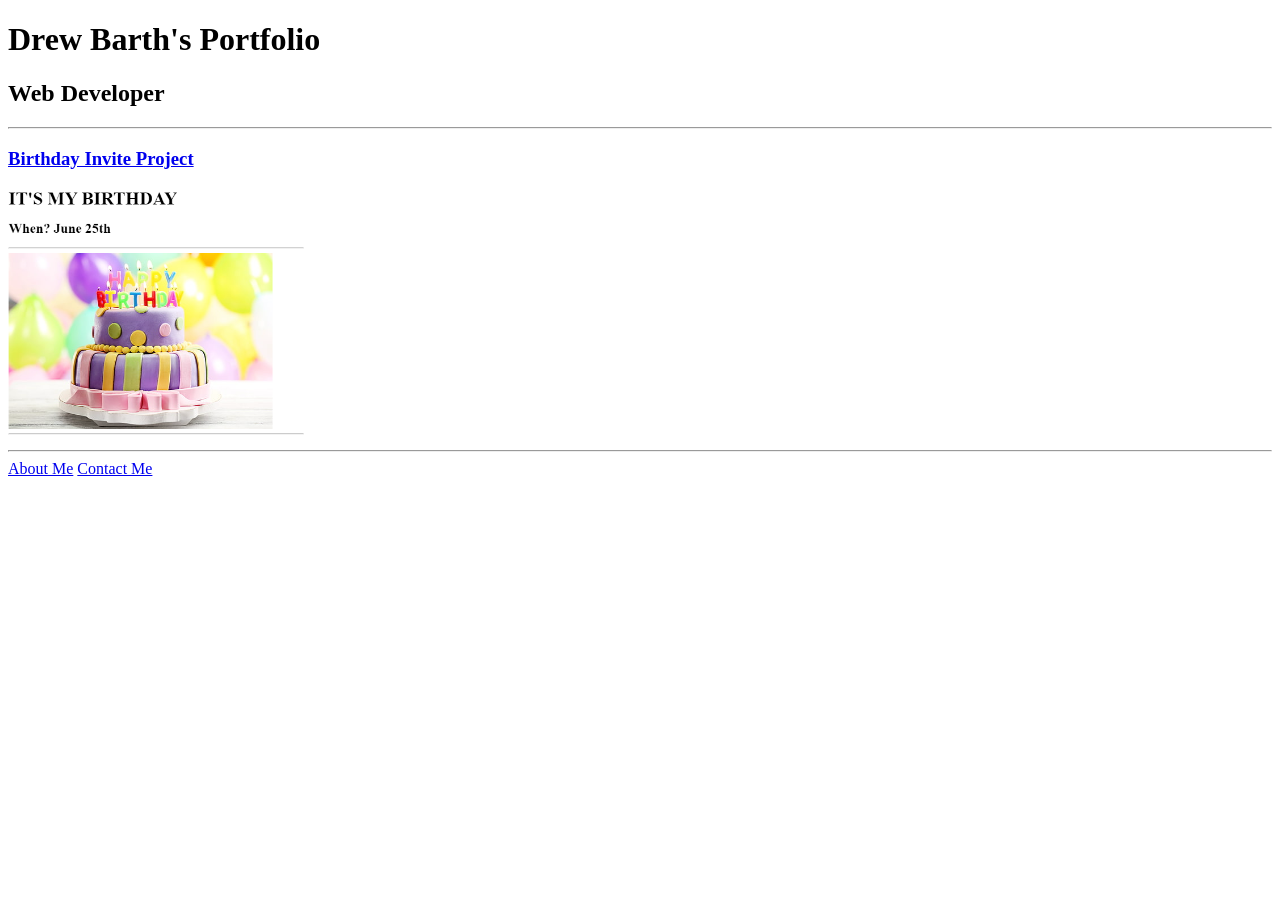
==== index.html @ b9b1a958 "Add files via upload" ====
<!DOCTYPE html>
<html lang="en">
<head>
    <meta charset="UTF-8">
    <meta name="viewport" content="width=device-width, initial-scale=1.0">
    <link rel="icon" type="image/png" href="./assets/images/favicon.png">
    <title>Drew's Portfolio</title>
</head>
<body>
    <h1>Drew Barth's Portfolio</h1>
        <h2>Web Developer</h2>
        <hr />
            <h3><a href="./public/birthday invite.html">Birthday Invite Project</a></h3>
            <a href="./public/birthday invite.html">    
            <img src="./assets/images/birthday-invite.png" alt="My birthday invite website"
            height="250"/>
            </a>
            <hr />
            <a href="./public/about.html">About Me</a>
            <a href="./public/contact.html">Contact Me</a>
</body>
</html>
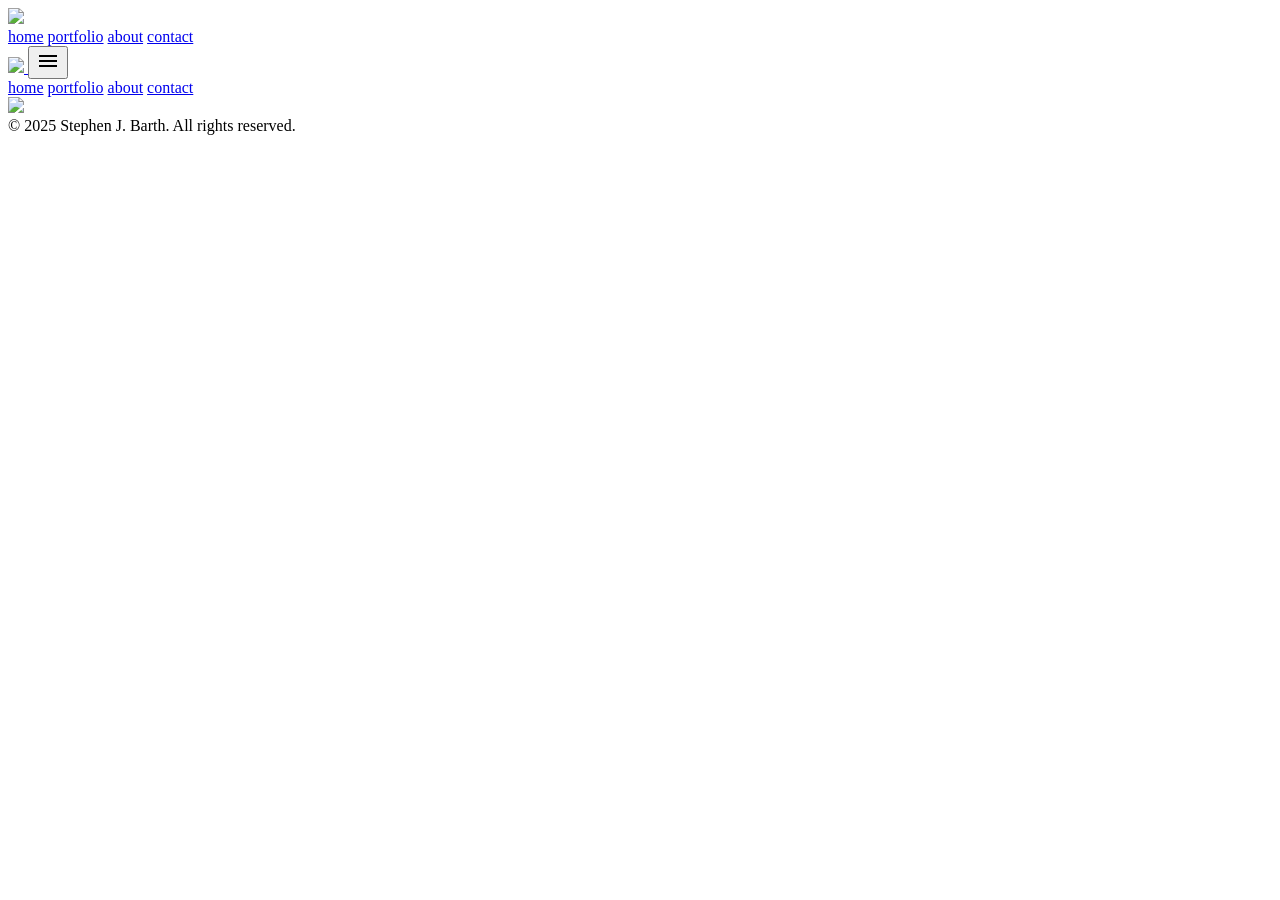
==== commit 1f05e8f6: "Add files via upload" ====
--- a/index.html
+++ b/index.html
@@ -1,22 +1,44 @@
-<!DOCTYPE html>
-<html lang="en">
-<head>
-    <meta charset="UTF-8">
-    <meta name="viewport" content="width=device-width, initial-scale=1.0">
-    <link rel="icon" type="image/png" href="./assets/images/favicon.png">
-    <title>Drew's Portfolio</title>
-</head>
-<body>
-    <h1>Drew Barth's Portfolio</h1>
-        <h2>Web Developer</h2>
-        <hr />
-            <h3><a href="./public/birthday invite.html">Birthday Invite Project</a></h3>
-            <a href="./public/birthday invite.html">    
-            <img src="./assets/images/birthday-invite.png" alt="My birthday invite website"
-            height="250"/>
-            </a>
-            <hr />
-            <a href="./public/about.html">About Me</a>
-            <a href="./public/contact.html">Contact Me</a>
-</body>
-</html>
+<!DOCTYPE html>
+<html lang="en">
+<head>
+    <meta charset="UTF-8">
+    <meta name="viewport" content="width=device-width, initial-scale=1.0">
+    <title>Stephen J. Barth Potography</title>
+    <link rel="icon" href="./assets/images/favicon.png">
+    <link rel="stylesheet" href="./index.css"/>
+    <link rel="stylesheet" href="./min_width_800.css"/>
+    <link rel="preconnect" href="https://fonts.googleapis.com">
+    <link rel="preconnect" href="https://fonts.gstatic.com" crossorigin>
+    <link href="https://fonts.googleapis.com/css2?family=Asap+Condensed:ital,wght@0,400;0,600;0,700;1,400&family=Libre+Baskerville&display=swap" rel="stylesheet">
+    <link rel="stylesheet" href="https://fonts.googleapis.com/css2?family=Material+Symbols+Outlined:opsz,wght,FILL,GRAD@48,400,0,0&icon_names=menu" />
+</head>
+<body>
+<nav class="navbar">
+    <a class="nav-links" href="./index.html">
+        <img src="./assets/images/SJB_Logo.png"/>
+    </a>
+    <div class="nav-links">
+        <a href="./index.html">home</a>
+        <a href="./portfolio.html">portfolio</a>
+        <a href="./about.html">about</a>
+        <a href="./contact.html">contact</a>
+    </div>
+</nav>
+<nav class="buttonbar">
+    <a class="button-links" href="./index.html">
+        <img src="./assets/images/SJB_Logo.png"/>
+    </a>
+    <button class="menu-button"><span class="material-symbols-outlined">menu</span></button>
+    <div class="dropdown-content">
+        <a href="./index.html">home</a>
+        <a href="./portfolio.html">portfolio</a>
+        <a href="./about.html">about</a>
+        <a href="./contact.html">contact</a>
+    </div>
+</nav>
+<main>
+<img class="img_responsive" src="./assets/images/SJB Signature.png"/>
+</main>    
+<footer>&copy 2025 Stephen J. Barth. All rights reserved.</footer>    
+</body>
+</html>
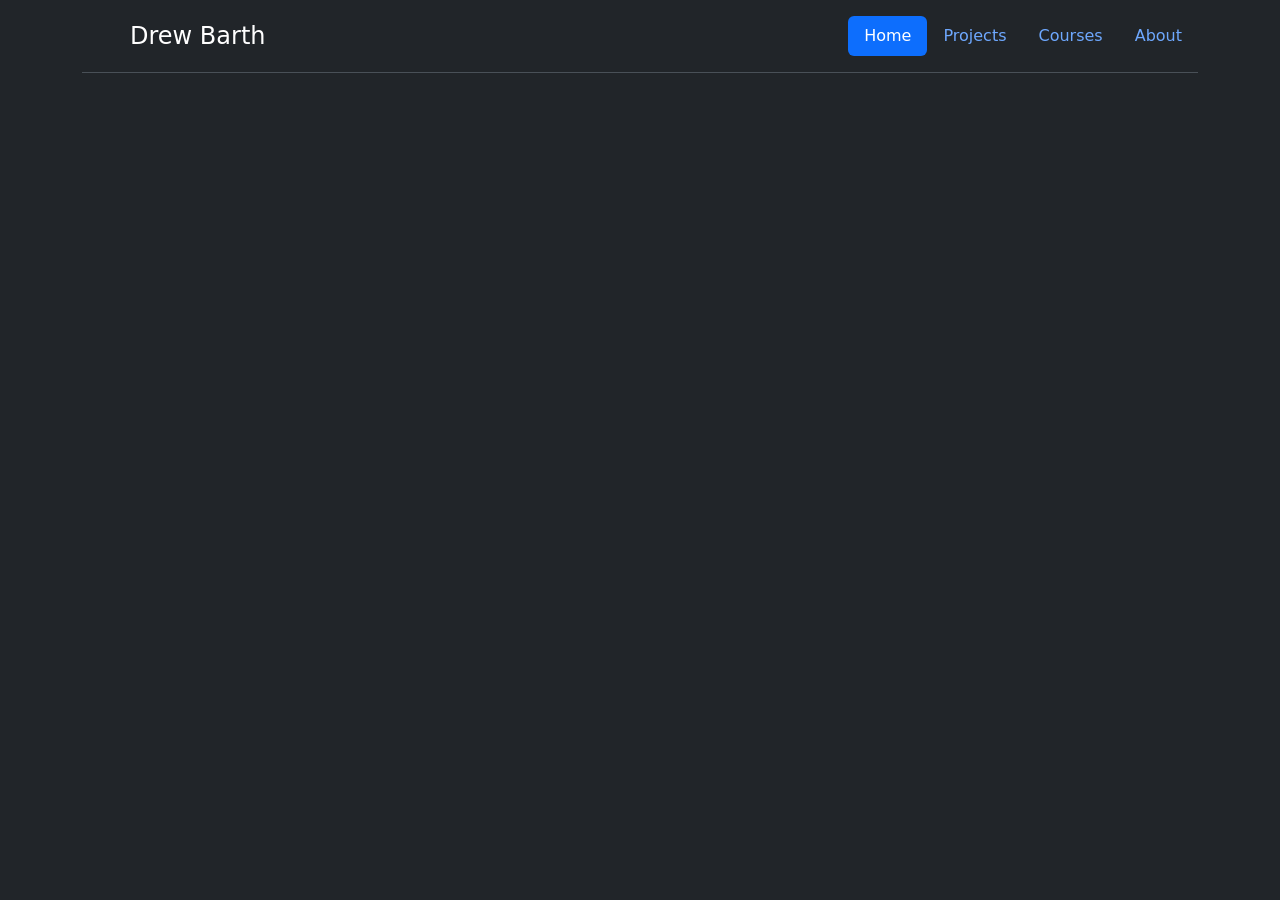
==== commit 1d7de06b: "Add files via upload" ====
--- a/index.html
+++ b/index.html
@@ -1,44 +1,43 @@
-<!DOCTYPE html>
-<html lang="en">
-<head>
-    <meta charset="UTF-8">
-    <meta name="viewport" content="width=device-width, initial-scale=1.0">
-    <title>Stephen J. Barth Potography</title>
-    <link rel="icon" href="./assets/images/favicon.png">
-    <link rel="stylesheet" href="./index.css"/>
-    <link rel="stylesheet" href="./min_width_800.css"/>
-    <link rel="preconnect" href="https://fonts.googleapis.com">
-    <link rel="preconnect" href="https://fonts.gstatic.com" crossorigin>
-    <link href="https://fonts.googleapis.com/css2?family=Asap+Condensed:ital,wght@0,400;0,600;0,700;1,400&family=Libre+Baskerville&display=swap" rel="stylesheet">
-    <link rel="stylesheet" href="https://fonts.googleapis.com/css2?family=Material+Symbols+Outlined:opsz,wght,FILL,GRAD@48,400,0,0&icon_names=menu" />
-</head>
-<body>
-<nav class="navbar">
-    <a class="nav-links" href="./index.html">
-        <img src="./assets/images/SJB_Logo.png"/>
-    </a>
-    <div class="nav-links">
-        <a href="./index.html">home</a>
-        <a href="./portfolio.html">portfolio</a>
-        <a href="./about.html">about</a>
-        <a href="./contact.html">contact</a>
-    </div>
-</nav>
-<nav class="buttonbar">
-    <a class="button-links" href="./index.html">
-        <img src="./assets/images/SJB_Logo.png"/>
-    </a>
-    <button class="menu-button"><span class="material-symbols-outlined">menu</span></button>
-    <div class="dropdown-content">
-        <a href="./index.html">home</a>
-        <a href="./portfolio.html">portfolio</a>
-        <a href="./about.html">about</a>
-        <a href="./contact.html">contact</a>
-    </div>
-</nav>
-<main>
-<img class="img_responsive" src="./assets/images/SJB Signature.png"/>
-</main>    
-<footer>&copy 2025 Stephen J. Barth. All rights reserved.</footer>    
-</body>
+<!DOCTYPE html>
+<html lang="en" data-bs-theme="dark">
+
+<head>
+  <meta charset="UTF-8">
+  <meta name="viewport" content="width=device-width, initial-scale=1.0">
+  <title>Drew Barth</title>
+  <link rel="icon" href="./assets/images/favicon.png">
+  <link href="https://cdn.jsdelivr.net/npm/bootstrap@5.3.0-alpha2/dist/css/bootstrap.min.css" rel="stylesheet"
+    integrity="sha384-aFq/bzH65dt+w6FI2ooMVUpc+21e0SRygnTpmBvdBgSdnuTN7QbdgL+OapgHtvPp" crossorigin="anonymous">
+  <style>
+    .feature-icon {
+    width: 4rem;
+    height: 4rem;
+    border-radius: .75rem;
+    }
+  </style>
+</head>
+
+<body>
+  <div class="container">
+    <header class="d-flex flex-wrap justify-content-center py-3 mb-4 border-bottom">
+      <a href="/" class="d-flex align-items-center mb-3 mb-md-0 me-md-auto link-body-emphasis text-decoration-none">
+        <svg class="bi me-2" width="40" height="32"><use xlink:href="#bootstrap"></use></svg>
+        <span class="fs-4">Drew Barth</span>
+      </a>
+
+      <ul class="nav nav-pills">
+        <li class="nav-item"><a href="#" class="nav-link active" aria-current="page">Home</a></li>
+        <li class="nav-item"><a href="#" class="nav-link">Projects</a></li>
+        <li class="nav-item"><a href="#" class="nav-link">Courses</a></li>
+        <li class="nav-item"><a href="#" class="nav-link">About</a></li>
+      </ul>
+    </header>
+  </div>
+
+  
+
+  <script src="https://cdn.jsdelivr.net/npm/bootstrap@5.3.3/dist/js/bootstrap.bundle.min.js"
+  integrity="sha384-YvpcrYf0tY3lHB60NNkmXc5s9fDVZLESaAA55NDzOxhy9GkcIdslK1eN7N6jIeHz" crossorigin="anonymous"></script>
+</body>
+
 </html>
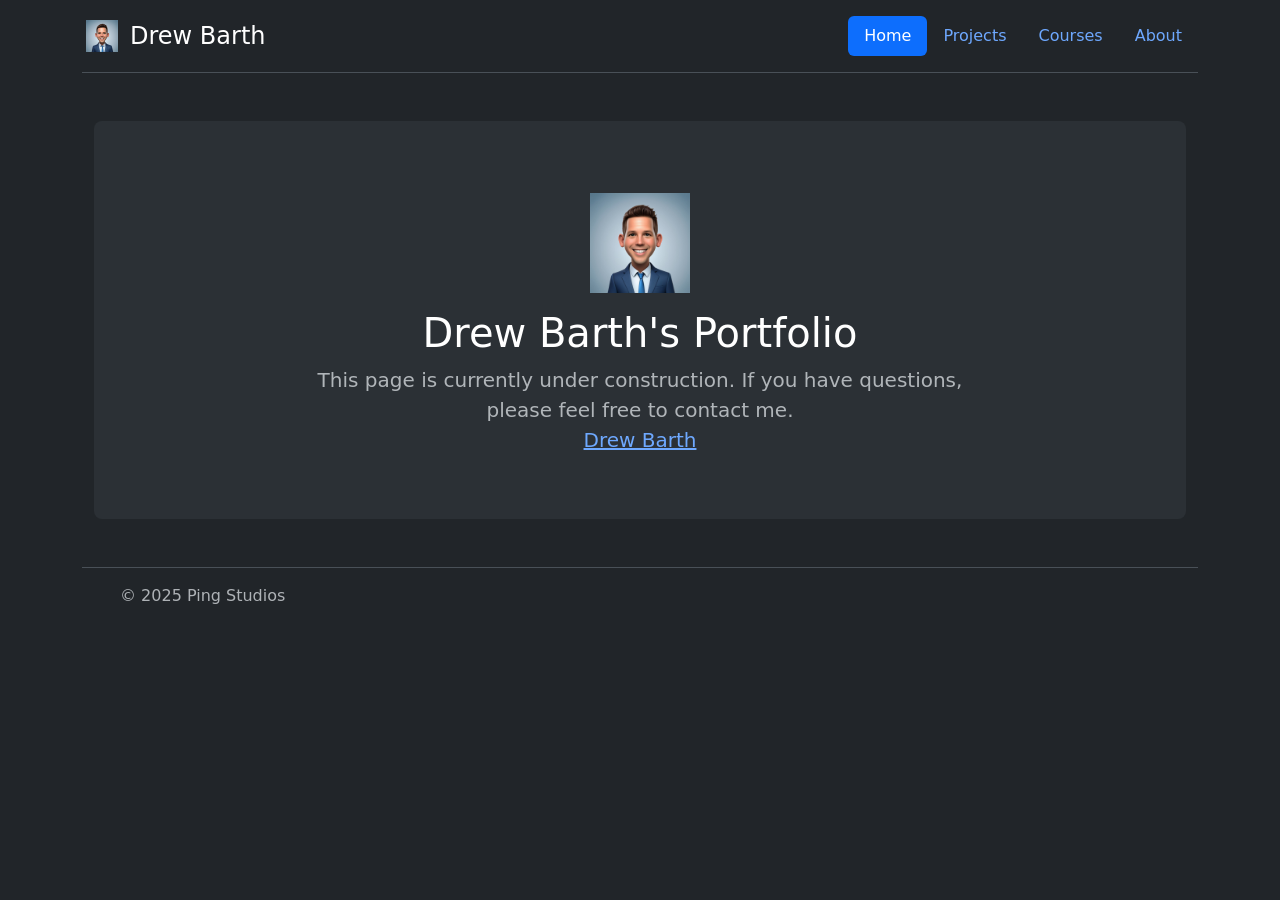
==== commit d5868766: "Add files via upload" ====
--- a/index.html
+++ b/index.html
@@ -9,11 +9,7 @@
   <link href="https://cdn.jsdelivr.net/npm/bootstrap@5.3.0-alpha2/dist/css/bootstrap.min.css" rel="stylesheet"
     integrity="sha384-aFq/bzH65dt+w6FI2ooMVUpc+21e0SRygnTpmBvdBgSdnuTN7QbdgL+OapgHtvPp" crossorigin="anonymous">
   <style>
-    .feature-icon {
-    width: 4rem;
-    height: 4rem;
-    border-radius: .75rem;
-    }
+
   </style>
 </head>
 
@@ -21,7 +17,7 @@
   <div class="container">
     <header class="d-flex flex-wrap justify-content-center py-3 mb-4 border-bottom">
       <a href="/" class="d-flex align-items-center mb-3 mb-md-0 me-md-auto link-body-emphasis text-decoration-none">
-        <svg class="bi me-2" width="40" height="32"><use xlink:href="#bootstrap"></use></svg>
+        <svg class="bi me-2" width="40" height="32"><image href="./assets/images/Drew_Avatar.png" width="40" height="32" /></svg>
         <span class="fs-4">Drew Barth</span>
       </a>
 
@@ -32,12 +28,42 @@
         <li class="nav-item"><a href="#" class="nav-link">About</a></li>
       </ul>
     </header>
+
+    <div class="container my-5">
+      <div class="p-5 text-center bg-body-tertiary rounded-3">
+        <svg class="bi mt-4 mb-3" style="color: var(--bs-indigo);" width="100" height="100" xmlns="http://www.w3.org/2000/svg" xmlns:xlink="http://www.w3.org/1999/xlink">
+          <image href="./assets/images/Drew_Avatar.png" width="100" height="100" />
+        </svg>
+        <h1 class="text-body-emphasis">Drew Barth's Portfolio</h1>
+        <p class="col-lg-8 mx-auto fs-5 text-muted">
+          This page is currently under construction. If you have questions, please feel free to contact me.<br>
+          <a href="mailto:dbarth817@gmail.com?subject=Website%20Inquiry&body=Hello%20Drew,%0A%0AI%20have%20a%20question%20about%20your%20website.">
+            Drew Barth</a>
+        </p>
+      </div>
+    </div>
   </div>
 
+  <div class="container">
+    <footer class="d-flex flex-wrap justify-content-between align-items-center py-3 my-4 border-top">
+      <div class="col-md-4 d-flex align-items-center">
+        <a href="/" class="mb-3 me-2 mb-md-0 text-body-secondary text-decoration-none lh-1">
+          <svg class="bi" width="30" height="24"><use xlink:href="#bootstrap"></use></svg>
+        </a>
+        <span class="mb-3 mb-md-0 text-body-secondary">© 2025 Ping Studios</span>
+      </div>
   
+      <ul class="nav col-md-4 justify-content-end list-unstyled d-flex">
+        <li class="ms-3"><a class="text-body-secondary" href="#"><svg class="bi" width="24" height="24"><use xlink:href="#twitter"></use></svg></a></li>
+        <li class="ms-3"><a class="text-body-secondary" href="#"><svg class="bi" width="24" height="24"><use xlink:href="#instagram"></use></svg></a></li>
+        <li class="ms-3"><a class="text-body-secondary" href="#"><svg class="bi" width="24" height="24"><use xlink:href="#facebook"></use></svg></a></li>
+      </ul>
+    </footer>
+  </div>
 
   <script src="https://cdn.jsdelivr.net/npm/bootstrap@5.3.3/dist/js/bootstrap.bundle.min.js"
-  integrity="sha384-YvpcrYf0tY3lHB60NNkmXc5s9fDVZLESaAA55NDzOxhy9GkcIdslK1eN7N6jIeHz" crossorigin="anonymous"></script>
+  integrity="sha384-YvpcrYf0tY3lHB60NNkmXc5s9fDVZLESaAA55NDzOxhy9GkcIdslK1eN7N6jIeHz" crossorigin="anonymous">
+  </script>
 </body>
 
 </html>
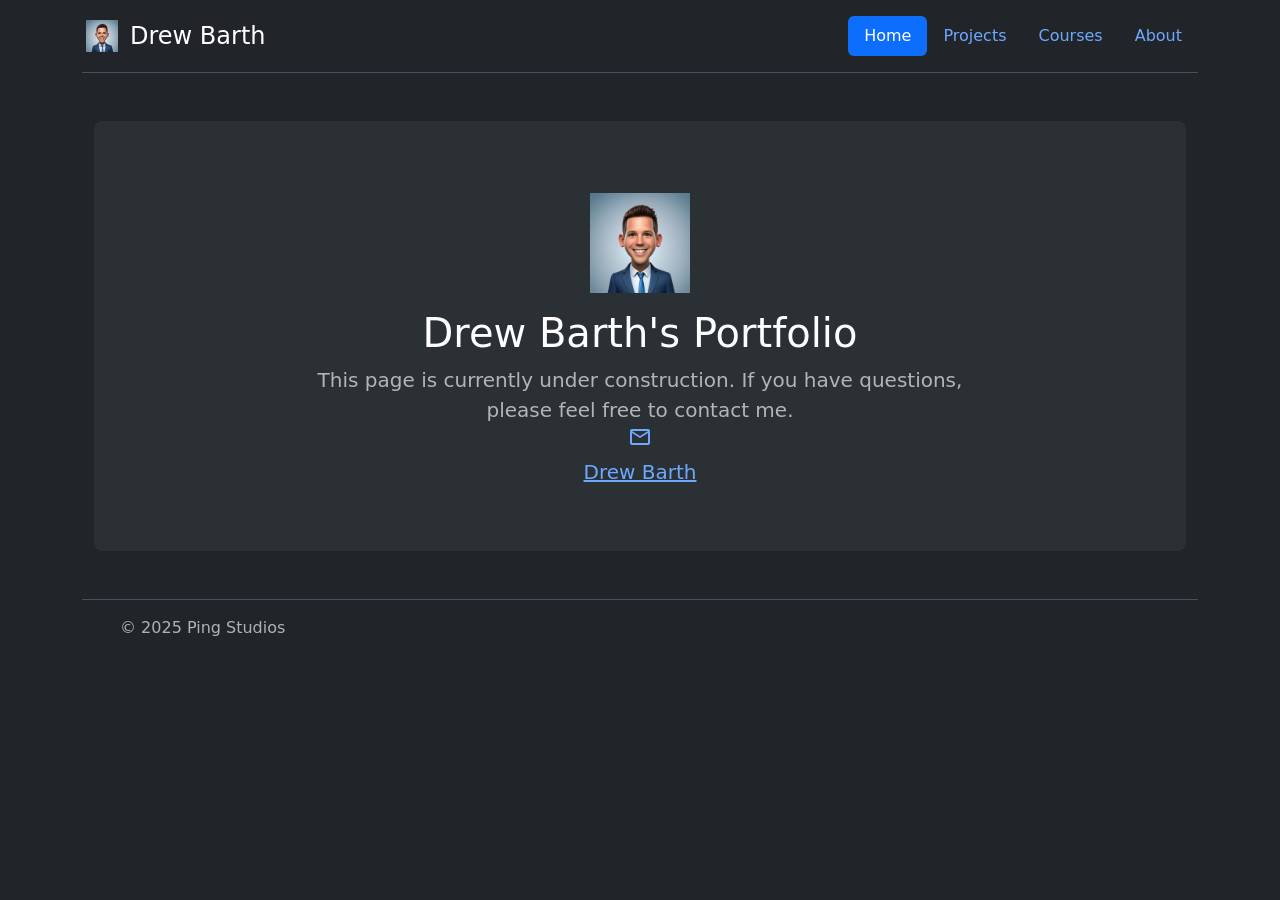
==== commit 4b4b321b: "Add files via upload" ====
--- a/index.html
+++ b/index.html
@@ -8,6 +8,9 @@
   <link rel="icon" href="./assets/images/favicon.png">
   <link href="https://cdn.jsdelivr.net/npm/bootstrap@5.3.0-alpha2/dist/css/bootstrap.min.css" rel="stylesheet"
     integrity="sha384-aFq/bzH65dt+w6FI2ooMVUpc+21e0SRygnTpmBvdBgSdnuTN7QbdgL+OapgHtvPp" crossorigin="anonymous">
+  <link rel="stylesheet"
+    href="https://fonts.googleapis.com/css2?family=Material+Symbols+Outlined:opsz,wght,FILL,GRAD@24,400,0,0&icon_names=mail" />
+  
   <style>
 
   </style>
@@ -38,7 +41,7 @@
         <p class="col-lg-8 mx-auto fs-5 text-muted">
           This page is currently under construction. If you have questions, please feel free to contact me.<br>
           <a href="mailto:dbarth817@gmail.com?subject=Website%20Inquiry&body=Hello%20Drew,%0A%0AI%20have%20a%20question%20about%20your%20website.">
-            Drew Barth</a>
+          <span class="material-symbols-outlined">mail</span><br>Drew Barth</a>
         </p>
       </div>
     </div>
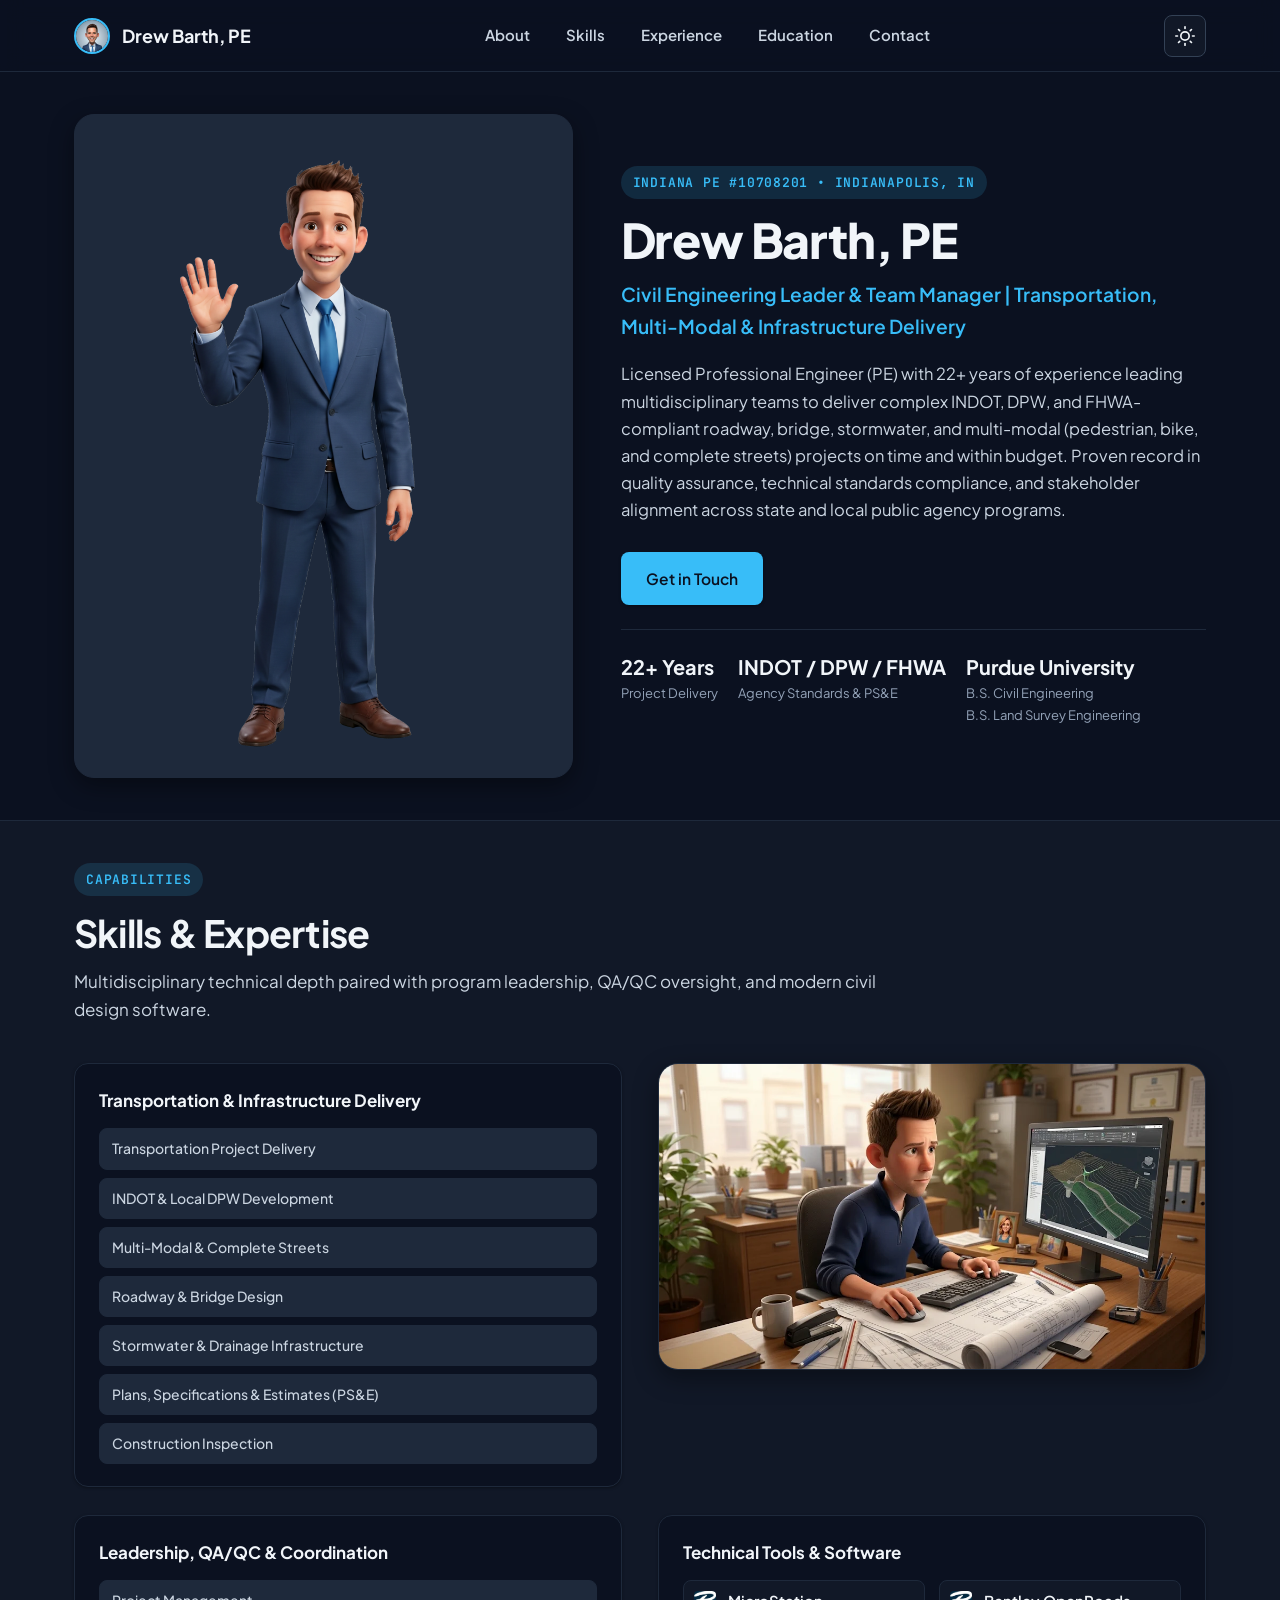
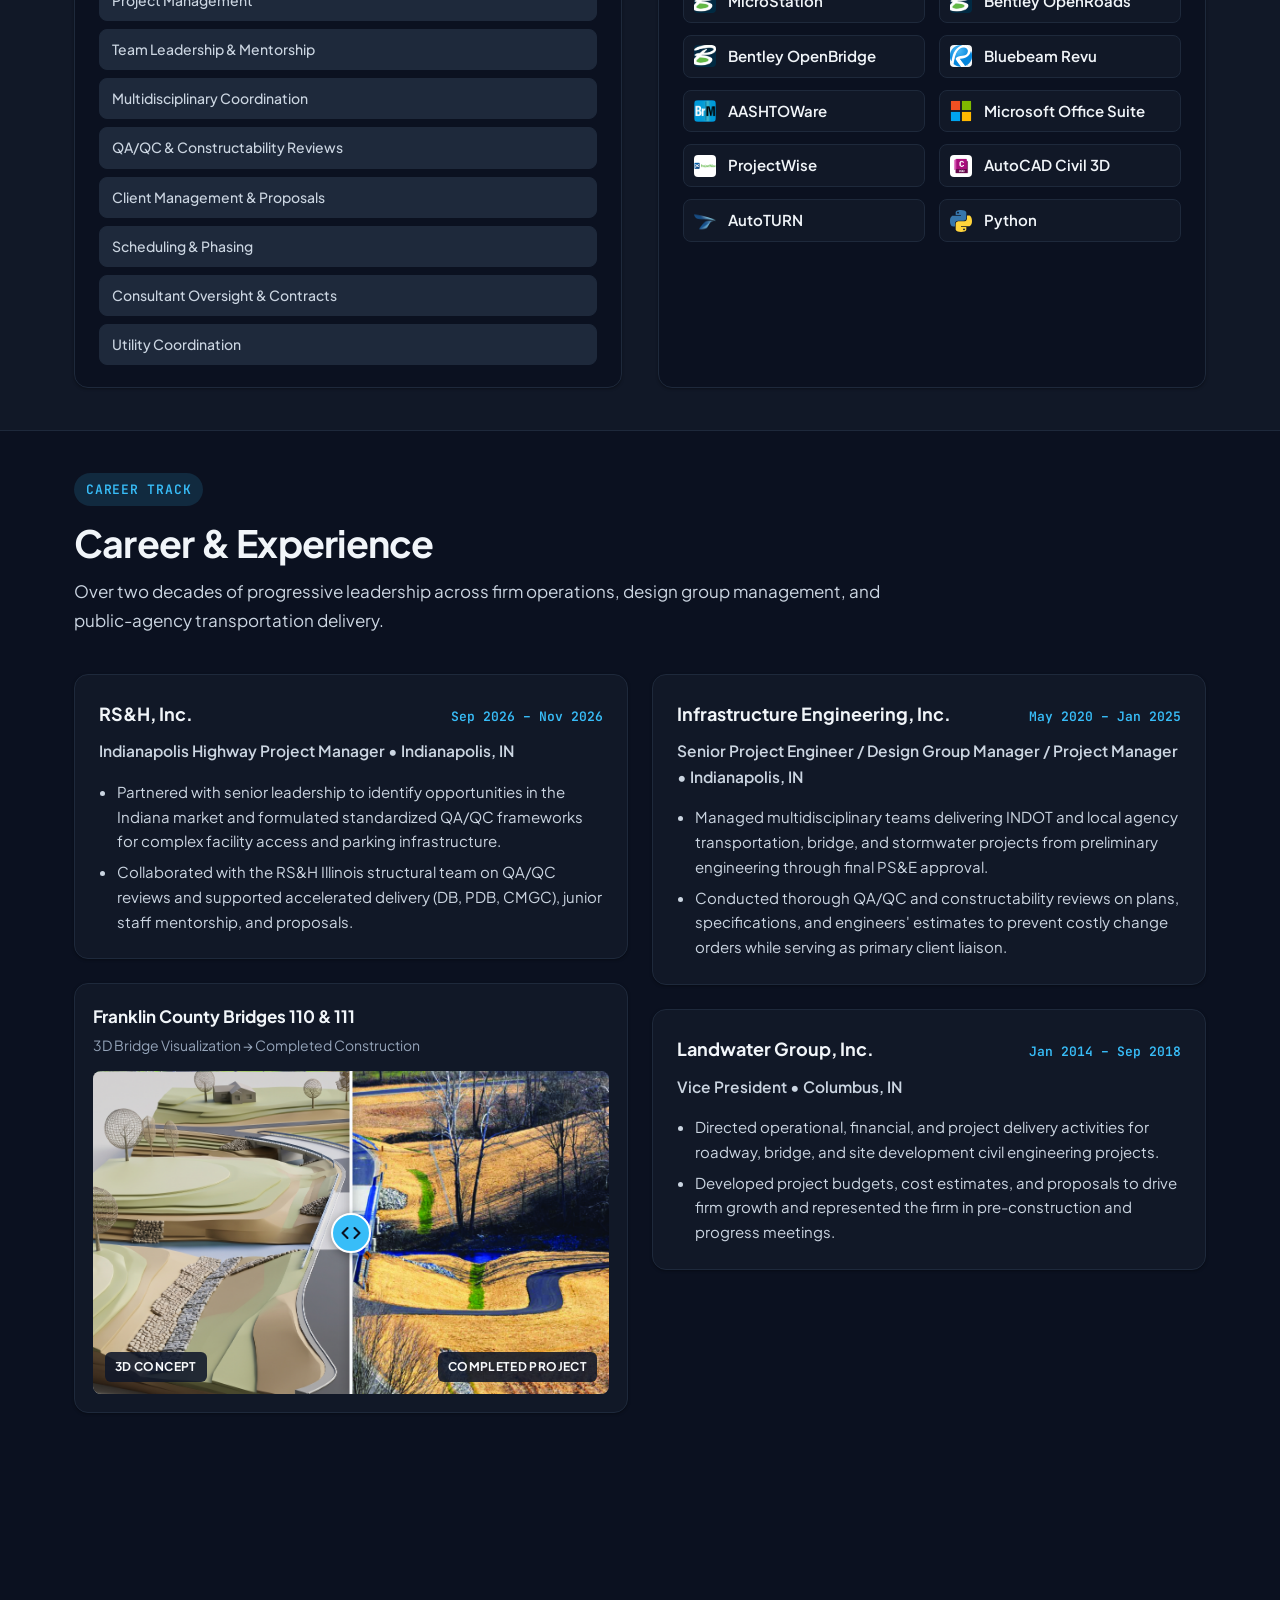
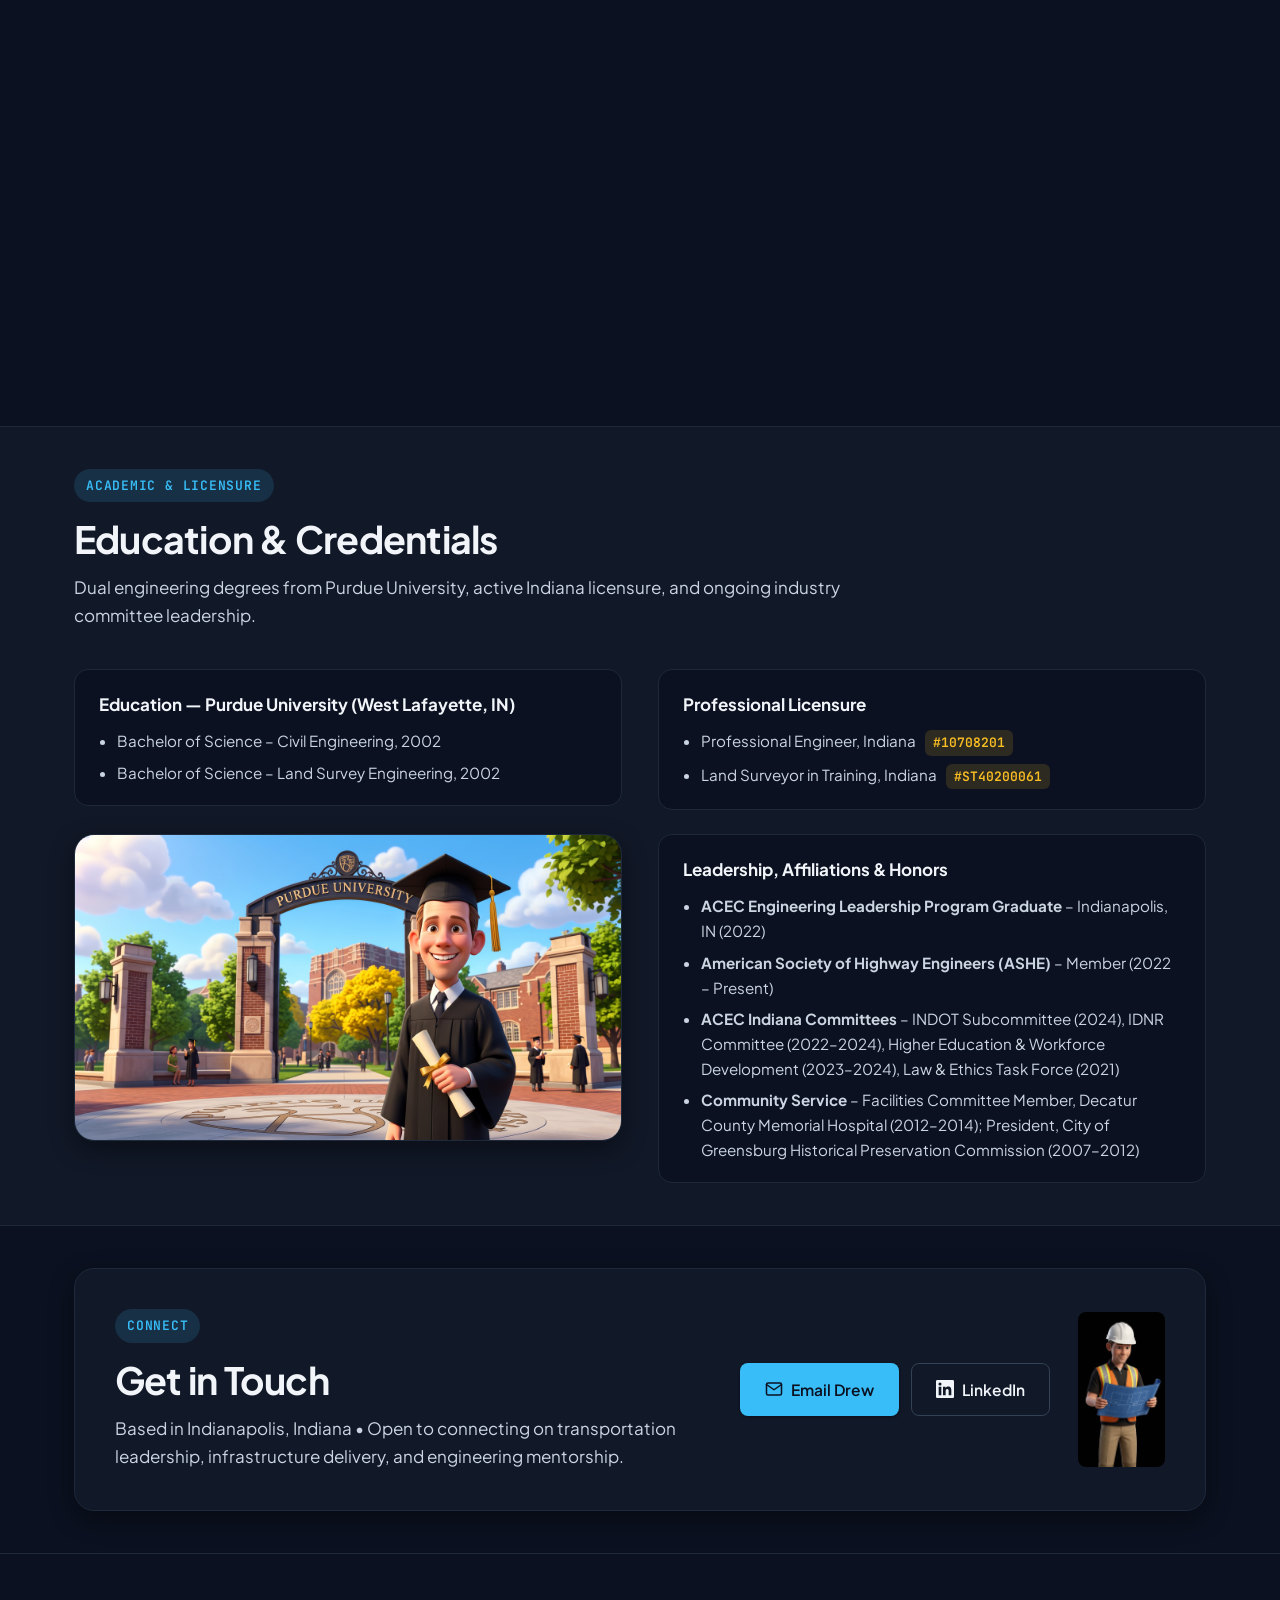
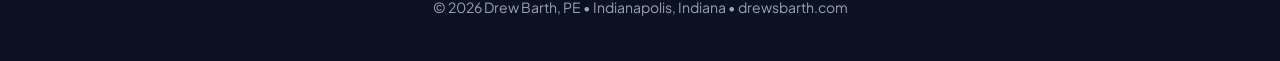
==== commit c93a7bf8: "Publish finished personal portfolio website" ====
--- a/index.html
+++ b/index.html
@@ -1,72 +1,426 @@
 <!DOCTYPE html>
-<html lang="en" data-bs-theme="dark">
+<html lang="en" data-theme="dark">
 
 <head>
   <meta charset="UTF-8">
   <meta name="viewport" content="width=device-width, initial-scale=1.0">
-  <title>Drew Barth</title>
-  <link rel="icon" href="./assets/images/favicon.png">
-  <link href="https://cdn.jsdelivr.net/npm/bootstrap@5.3.0-alpha2/dist/css/bootstrap.min.css" rel="stylesheet"
-    integrity="sha384-aFq/bzH65dt+w6FI2ooMVUpc+21e0SRygnTpmBvdBgSdnuTN7QbdgL+OapgHtvPp" crossorigin="anonymous">
-  <link rel="stylesheet"
-    href="https://fonts.googleapis.com/css2?family=Material+Symbols+Outlined:opsz,wght,FILL,GRAD@24,400,0,0&icon_names=mail" />
-  
-  <style>
-
-  </style>
+  <meta name="description" content="Drew Barth, PE — Civil Engineering Leader & Team Manager with 22+ years of experience delivering INDOT, DPW, and FHWA-compliant transportation, bridge, stormwater, and multi-modal infrastructure projects.">
+  <title>Drew Barth, PE | Civil Engineering Leader &amp; Team Manager</title>
+  <link rel="icon" type="image/png" href="./assets/images/favicon.png">
+  <link rel="preconnect" href="https://fonts.googleapis.com">
+  <link rel="preconnect" href="https://fonts.gstatic.com" crossorigin>
+  <link href="https://fonts.googleapis.com/css2?family=Inter:wght@400;500;600;700&family=JetBrains+Mono:wght@500;600&family=Plus+Jakarta+Sans:wght@600;700;800&display=swap" rel="stylesheet">
+  <script>
+    (function () {
+      var saved = localStorage.getItem('drew-barth-theme');
+      var theme = (saved === 'light') ? 'light' : 'dark';
+      document.documentElement.setAttribute('data-theme', theme);
+    })();
+  </script>
+  <link rel="stylesheet" href="./css/styles.css">
+  <script src="./js/main.js" defer></script>
 </head>
 
 <body>
-  <div class="container">
-    <header class="d-flex flex-wrap justify-content-center py-3 mb-4 border-bottom">
-      <a href="/" class="d-flex align-items-center mb-3 mb-md-0 me-md-auto link-body-emphasis text-decoration-none">
-        <svg class="bi me-2" width="40" height="32"><image href="./assets/images/Drew_Avatar.png" width="40" height="32" /></svg>
-        <span class="fs-4">Drew Barth</span>
+  <a class="skip-link" href="#main-content">Skip to main content</a>
+
+  <!-- Sticky Navigation Bar -->
+  <header class="site-header">
+    <div class="container nav-inner">
+      <a class="brand" href="#about">
+        <img class="brand-avatar" src="./assets/images/Drew_Avatar.png" alt="Drew Barth avatar" width="36" height="36">
+        <span>Drew Barth, PE</span>
       </a>
 
-      <ul class="nav nav-pills">
-        <li class="nav-item"><a href="#" class="nav-link active" aria-current="page">Home</a></li>
-        <li class="nav-item"><a href="#" class="nav-link">Projects</a></li>
-        <li class="nav-item"><a href="#" class="nav-link">Courses</a></li>
-        <li class="nav-item"><a href="#" class="nav-link">About</a></li>
+      <nav aria-label="Primary navigation">
+        <ul class="nav-links">
+          <li><a href="#about">About</a></li>
+          <li><a href="#skills">Skills</a></li>
+          <li><a href="#experience">Experience</a></li>
+          <li><a href="#education">Education</a></li>
+          <li><a href="#contact">Contact</a></li>
+        </ul>
+      </nav>
+
+      <div class="nav-actions">
+        <button id="theme-toggle" class="icon-btn" type="button" aria-label="Toggle color theme" aria-pressed="false">
+          <svg id="icon-sun" width="20" height="20" viewBox="0 0 24 24" fill="none" stroke="currentColor" stroke-width="2" stroke-linecap="round" stroke-linejoin="round" aria-hidden="true">
+            <circle cx="12" cy="12" r="5"></circle>
+            <line x1="12" y1="1" x2="12" y2="3"></line>
+            <line x1="12" y1="21" x2="12" y2="23"></line>
+            <line x1="4.22" y1="4.22" x2="5.64" y2="5.64"></line>
+            <line x1="18.36" y1="18.36" x2="19.78" y2="19.78"></line>
+            <line x1="1" y1="12" x2="3" y2="12"></line>
+            <line x1="21" y1="12" x2="23" y2="12"></line>
+            <line x1="4.22" y1="19.78" x2="5.64" y2="18.36"></line>
+            <line x1="18.36" y1="5.64" x2="19.78" y2="4.22"></line>
+          </svg>
+          <svg id="icon-moon" width="20" height="20" viewBox="0 0 24 24" fill="none" stroke="currentColor" stroke-width="2" stroke-linecap="round" stroke-linejoin="round" aria-hidden="true">
+            <path d="M21 12.79A9 9 0 1 1 11.21 3 7 7 0 0 0 21 12.79z"></path>
+          </svg>
+        </button>
+
+        <button id="menu-toggle" class="icon-btn menu-toggle" type="button" aria-label="Open navigation menu" aria-expanded="false" aria-controls="mobile-drawer">
+          <svg width="22" height="22" viewBox="0 0 24 24" fill="none" stroke="currentColor" stroke-width="2" stroke-linecap="round" aria-hidden="true">
+            <line x1="3" y1="6" x2="21" y2="6"></line>
+            <line x1="3" y1="12" x2="21" y2="12"></line>
+            <line x1="3" y1="18" x2="21" y2="18"></line>
+          </svg>
+        </button>
+      </div>
+    </div>
+
+    <div id="mobile-drawer" class="mobile-drawer" aria-hidden="true">
+      <ul>
+        <li><a href="#about">About</a></li>
+        <li><a href="#skills">Skills</a></li>
+        <li><a href="#experience">Experience</a></li>
+        <li><a href="#education">Education</a></li>
+        <li><a href="#contact">Contact</a></li>
       </ul>
-    </header>
-
-    <div class="container my-5">
-      <div class="p-5 text-center bg-body-tertiary rounded-3">
-        <svg class="bi mt-4 mb-3" style="color: var(--bs-indigo);" width="100" height="100" xmlns="http://www.w3.org/2000/svg" xmlns:xlink="http://www.w3.org/1999/xlink">
-          <image href="./assets/images/Drew_Avatar.png" width="100" height="100" />
-        </svg>
-        <h1 class="text-body-emphasis">Drew Barth's Portfolio</h1>
-        <p class="col-lg-8 mx-auto fs-5 text-muted">
-          This page is currently under construction. If you have questions, please feel free to contact me.<br>
-          <a href="mailto:dbarth817@gmail.com?subject=Website%20Inquiry&body=Hello%20Drew,%0A%0AI%20have%20a%20question%20about%20your%20website.">
-          <span class="material-symbols-outlined">mail</span><br>Drew Barth</a>
-        </p>
-      </div>
     </div>
-  </div>
-
-  <div class="container">
-    <footer class="d-flex flex-wrap justify-content-between align-items-center py-3 my-4 border-top">
-      <div class="col-md-4 d-flex align-items-center">
-        <a href="/" class="mb-3 me-2 mb-md-0 text-body-secondary text-decoration-none lh-1">
-          <svg class="bi" width="30" height="24"><use xlink:href="#bootstrap"></use></svg>
-        </a>
-        <span class="mb-3 mb-md-0 text-body-secondary">© 2025 Ping Studios</span>
-      </div>
-  
-      <ul class="nav col-md-4 justify-content-end list-unstyled d-flex">
-        <li class="ms-3"><a class="text-body-secondary" href="#"><svg class="bi" width="24" height="24"><use xlink:href="#twitter"></use></svg></a></li>
-        <li class="ms-3"><a class="text-body-secondary" href="#"><svg class="bi" width="24" height="24"><use xlink:href="#instagram"></use></svg></a></li>
-        <li class="ms-3"><a class="text-body-secondary" href="#"><svg class="bi" width="24" height="24"><use xlink:href="#facebook"></use></svg></a></li>
-      </ul>
-    </footer>
-  </div>
-
-  <script src="https://cdn.jsdelivr.net/npm/bootstrap@5.3.3/dist/js/bootstrap.bundle.min.js"
-  integrity="sha384-YvpcrYf0tY3lHB60NNkmXc5s9fDVZLESaAA55NDzOxhy9GkcIdslK1eN7N6jIeHz" crossorigin="anonymous">
-  </script>
+  </header>
+
+  <main id="main-content">
+    <!-- Hero / About Section -->
+    <section id="about" class="section">
+      <div class="container two-col two-col--hero">
+        <div class="media-frame reveal">
+          <img src="./assets/images/Drew_Suit.png" alt="Portrait of Drew Barth, PE in a suit" width="800" height="1000">
+        </div>
+
+        <div class="reveal">
+          <span class="eyebrow">Indiana PE #10708201 &bull; Indianapolis, IN</span>
+          <h1 class="hero-title">Drew Barth, PE</h1>
+          <p class="hero-subtitle">Civil Engineering Leader &amp; Team Manager | Transportation, Multi-Modal &amp; Infrastructure Delivery</p>
+          <p class="hero-summary">
+            Licensed Professional Engineer (PE) with 22+ years of experience leading multidisciplinary teams to deliver complex INDOT, DPW, and FHWA-compliant roadway, bridge, stormwater, and multi-modal (pedestrian, bike, and complete streets) projects on time and within budget. Proven record in quality assurance, technical standards compliance, and stakeholder alignment across state and local public agency programs.
+          </p>
+
+          <div class="btn-group">
+            <a class="btn btn-primary" href="#contact">Get in Touch</a>
+          </div>
+
+          <div class="hero-stats">
+            <div class="stat-item">
+              <span class="stat-value">22+ Years</span>
+              <span class="stat-label">Project Delivery</span>
+            </div>
+            <div class="stat-item">
+              <span class="stat-value">INDOT / DPW / FHWA</span>
+              <span class="stat-label">Agency Standards &amp; PS&amp;E</span>
+            </div>
+            <div class="stat-item">
+              <span class="stat-value">Purdue University</span>
+              <span class="stat-label">B.S. Civil Engineering<br>B.S. Land Survey Engineering</span>
+            </div>
+          </div>
+        </div>
+      </div>
+    </section>
+
+    <!-- Skills & Expertise Section -->
+    <section id="skills" class="section section--alt">
+      <div class="container">
+        <div class="section-header reveal">
+          <span class="eyebrow">Capabilities</span>
+          <h2 class="section-title">Skills &amp; Expertise</h2>
+          <p class="section-lead">Multidisciplinary technical depth paired with program leadership, QA/QC oversight, and modern civil design software.</p>
+        </div>
+
+        <div class="skills-grid">
+          <div class="skill-group skills-cell--trans reveal">
+            <h3>Transportation &amp; Infrastructure Delivery</h3>
+            <ul class="tag-list tag-list--single">
+              <li>Transportation Project Delivery</li>
+              <li>INDOT &amp; Local DPW Development</li>
+              <li>Multi-Modal &amp; Complete Streets</li>
+              <li>Roadway &amp; Bridge Design</li>
+              <li>Stormwater &amp; Drainage Infrastructure</li>
+              <li>Plans, Specifications &amp; Estimates (PS&amp;E)</li>
+              <li>Construction Inspection</li>
+            </ul>
+          </div>
+
+          <div class="media-frame skills-cell--photo reveal">
+            <img src="./assets/images/Drew_Skills.webp" alt="Drew Barth engineering design and technical skills showcase" width="900" height="750">
+          </div>
+
+          <div class="skill-group skills-cell--lead reveal">
+            <h3>Leadership, QA/QC &amp; Coordination</h3>
+            <ul class="tag-list tag-list--single">
+              <li>Project Management</li>
+              <li>Team Leadership &amp; Mentorship</li>
+              <li>Multidisciplinary Coordination</li>
+              <li>QA/QC &amp; Constructability Reviews</li>
+              <li>Client Management &amp; Proposals</li>
+              <li>Scheduling &amp; Phasing</li>
+              <li>Consultant Oversight &amp; Contracts</li>
+              <li>Utility Coordination</li>
+            </ul>
+          </div>
+
+          <div class="skill-group skills-cell--tools reveal">
+            <h3>Technical Tools &amp; Software</h3>
+            <ul class="tools-list">
+              <li>
+                <img class="tool-icon" src="./assets/icons/Bentley.jpg" alt="Bentley MicroStation logo" width="22" height="22">
+                <span>MicroStation</span>
+              </li>
+              <li>
+                <img class="tool-icon" src="./assets/icons/Bentley.jpg" alt="Bentley OpenRoads logo" width="22" height="22">
+                <span>Bentley OpenRoads</span>
+              </li>
+              <li>
+                <img class="tool-icon" src="./assets/icons/Bentley.jpg" alt="Bentley OpenBridge logo" width="22" height="22">
+                <span>Bentley OpenBridge</span>
+              </li>
+              <li>
+                <img class="tool-icon" src="./assets/icons/Bluebeam.png" alt="Bluebeam Revu logo" width="22" height="22">
+                <span>Bluebeam Revu</span>
+              </li>
+              <li>
+                <img class="tool-icon" src="./assets/icons/ASHTO.png" alt="AASHTOWare logo" width="22" height="22">
+                <span>AASHTOWare</span>
+              </li>
+              <li>
+                <img class="tool-icon" src="./assets/icons/microsoft.svg" alt="Microsoft Office Suite logo" width="22" height="22">
+                <span>Microsoft Office Suite</span>
+              </li>
+              <li>
+                <img class="tool-icon" src="./assets/icons/ProjectWise.jpg" alt="Bentley ProjectWise logo" width="22" height="22">
+                <span>ProjectWise</span>
+              </li>
+              <li>
+                <img class="tool-icon" src="./assets/icons/Civil_3D.png" alt="AutoCAD Civil 3D logo" width="22" height="22">
+                <span>AutoCAD Civil 3D</span>
+              </li>
+              <li>
+                <img class="tool-icon" src="./assets/icons/AutoTurn.png" alt="AutoTURN logo" width="22" height="22">
+                <span>AutoTURN</span>
+              </li>
+              <li>
+                <img class="tool-icon" src="./assets/icons/python.svg" alt="Python logo" width="22" height="22">
+                <span>Python</span>
+              </li>
+            </ul>
+          </div>
+        </div>
+      </div>
+    </section>
+
+    <!-- Career & Experience Section -->
+    <section id="experience" class="section">
+      <div class="container">
+        <div class="section-header reveal">
+          <span class="eyebrow">Career Track</span>
+          <h2 class="section-title">Career &amp; Experience</h2>
+          <p class="section-lead">Over two decades of progressive leadership across firm operations, design group management, and public-agency transportation delivery.</p>
+        </div>
+
+        <div class="experience-columns">
+          <div class="experience-col">
+            <article class="exp-card reveal">
+              <div class="exp-meta">
+                <h3 class="exp-company">RS&amp;H, Inc.</h3>
+                <span class="exp-dates">Sep 2026 &ndash; Nov 2026</span>
+              </div>
+              <p class="exp-role">Indianapolis Highway Project Manager &bull; Indianapolis, IN</p>
+              <ul class="exp-bullets">
+                <li>Partnered with senior leadership to identify opportunities in the Indiana market and formulated standardized QA/QC frameworks for complex facility access and parking infrastructure.</li>
+                <li>Collaborated with the RS&amp;H Illinois structural team on QA/QC reviews and supported accelerated delivery (DB, PDB, CMGC), junior staff mentorship, and proposals.</li>
+              </ul>
+            </article>
+
+            <div class="slider-card reveal">
+              <h4 class="slider-card-title">Franklin County Bridges 110 &amp; 111</h4>
+              <p class="slider-card-caption">3D Bridge Visualization &rarr; Completed Construction</p>
+              <div class="compare-slider" role="slider" tabindex="0" aria-label="Franklin County Bridges 110 and 111 before and after comparison" aria-valuemin="0" aria-valuemax="100" aria-valuenow="50">
+                <img class="compare-img compare-img--after" src="./assets/images/Final%20110%20%26%20111.jpg" alt="Completed Franklin County Bridges 110 and 111 construction photo">
+                <img class="compare-img compare-img--before" src="./assets/images/3D_Bridge%20110%20%26%20111.jpg" alt="3D concept model of Franklin County Bridges 110 and 111">
+                <span class="compare-label compare-label--before">3D Concept</span>
+                <span class="compare-label compare-label--after">Completed Project</span>
+                <div class="compare-divider" aria-hidden="true"></div>
+                <div class="compare-handle" aria-hidden="true">
+                  <svg width="20" height="20" viewBox="0 0 24 24" fill="none" stroke="currentColor" stroke-width="2.5" stroke-linecap="round" stroke-linejoin="round">
+                    <polyline points="15 18 9 12 15 6"></polyline>
+                  </svg>
+                  <svg width="20" height="20" viewBox="0 0 24 24" fill="none" stroke="currentColor" stroke-width="2.5" stroke-linecap="round" stroke-linejoin="round" style="margin-left:-8px">
+                    <polyline points="9 18 15 12 9 6"></polyline>
+                  </svg>
+                </div>
+              </div>
+            </div>
+
+            <article class="exp-card reveal">
+              <div class="exp-meta">
+                <h3 class="exp-company">DLZ Corporation</h3>
+                <span class="exp-dates">Sep 2018 &ndash; May 2020</span>
+              </div>
+              <p class="exp-role">Project Manager &bull; Indianapolis, IN</p>
+              <ul class="exp-bullets">
+                <li>Led transportation design projects through INDOT/LPA/MPO project development processes to advance federally funded improvements through construction authorization.</li>
+                <li>Managed scope, schedule, budget, constructability input, and QA/QC oversight while maintaining high client satisfaction.</li>
+              </ul>
+            </article>
+
+            <article class="exp-card reveal">
+              <div class="exp-meta">
+                <h3 class="exp-company">Howard J. Barth &amp; Associates, Inc.</h3>
+                <span class="exp-dates">Sep 2003 &ndash; Dec 2013</span>
+              </div>
+              <p class="exp-role">President / Project Engineer &bull; Greensburg, IN</p>
+              <ul class="exp-bullets">
+                <li>Managed firm operations, project execution, and financial performance, leading to a successful merger in 2014.</li>
+                <li>Directed roadway, bridge, and commercial development design, cost estimating, construction inspection, and staff mentorship.</li>
+              </ul>
+            </article>
+          </div>
+
+          <div class="experience-col">
+            <article class="exp-card reveal">
+              <div class="exp-meta">
+                <h3 class="exp-company">Infrastructure Engineering, Inc.</h3>
+                <span class="exp-dates">May 2020 &ndash; Jan 2025</span>
+              </div>
+              <p class="exp-role">Senior Project Engineer / Design Group Manager / Project Manager &bull; Indianapolis, IN</p>
+              <ul class="exp-bullets">
+                <li>Managed multidisciplinary teams delivering INDOT and local agency transportation, bridge, and stormwater projects from preliminary engineering through final PS&amp;E approval.</li>
+                <li>Conducted thorough QA/QC and constructability reviews on plans, specifications, and engineers' estimates to prevent costly change orders while serving as primary client liaison.</li>
+              </ul>
+            </article>
+
+            <article class="exp-card reveal">
+              <div class="exp-meta">
+                <h3 class="exp-company">Landwater Group, Inc.</h3>
+                <span class="exp-dates">Jan 2014 &ndash; Sep 2018</span>
+              </div>
+              <p class="exp-role">Vice President &bull; Columbus, IN</p>
+              <ul class="exp-bullets">
+                <li>Directed operational, financial, and project delivery activities for roadway, bridge, and site development civil engineering projects.</li>
+                <li>Developed project budgets, cost estimates, and proposals to drive firm growth and represented the firm in pre-construction and progress meetings.</li>
+              </ul>
+            </article>
+
+            <div class="slider-card reveal">
+              <h4 class="slider-card-title">Collier Ridge Road Slide Correction &amp; Roadway Improvements</h4>
+              <p class="slider-card-caption">3D Corridor Concept &rarr; Completed Construction</p>
+              <div class="compare-slider" role="slider" tabindex="0" aria-label="Collier Ridge Road Slide Correction and Roadway Improvements before and after comparison" aria-valuemin="0" aria-valuemax="100" aria-valuenow="50">
+                <img class="compare-img compare-img--after" src="./assets/images/Final%20Collier%20Ridge.JPG" alt="Completed Collier Ridge Road Slide Correction and Roadway Improvements construction photo">
+                <img class="compare-img compare-img--before" src="./assets/images/3D_Collier%20Ridge.jpg" alt="3D concept model of Collier Ridge Road Slide Correction and Roadway Improvements">
+                <span class="compare-label compare-label--before">3D Concept</span>
+                <span class="compare-label compare-label--after">Completed Project</span>
+                <div class="compare-divider" aria-hidden="true"></div>
+                <div class="compare-handle" aria-hidden="true">
+                  <svg width="20" height="20" viewBox="0 0 24 24" fill="none" stroke="currentColor" stroke-width="2.5" stroke-linecap="round" stroke-linejoin="round">
+                    <polyline points="15 18 9 12 15 6"></polyline>
+                  </svg>
+                  <svg width="20" height="20" viewBox="0 0 24 24" fill="none" stroke="currentColor" stroke-width="2.5" stroke-linecap="round" stroke-linejoin="round" style="margin-left:-8px">
+                    <polyline points="9 18 15 12 9 6"></polyline>
+                  </svg>
+                </div>
+              </div>
+            </div>
+
+            <article class="exp-card reveal">
+              <div class="exp-meta">
+                <h3 class="exp-company">Dynasty Group, Inc.</h3>
+                <span class="exp-dates">Sep 2002 &ndash; Aug 2003</span>
+              </div>
+              <p class="exp-role">Intern Engineer &bull; Chicago, IL</p>
+              <ul class="exp-bullets">
+                <li>Conducted field data collection and survey layout using Total Station, GPS, and 3D scanning.</li>
+                <li>Processed survey data and prepared construction staking documentation.</li>
+              </ul>
+            </article>
+          </div>
+        </div>
+      </div>
+    </section>
+
+    <!-- Education & Credentials Section -->
+    <section id="education" class="section section--alt">
+      <div class="container">
+        <div class="section-header reveal">
+          <span class="eyebrow">Academic &amp; Licensure</span>
+          <h2 class="section-title">Education &amp; Credentials</h2>
+          <p class="section-lead">Dual engineering degrees from Purdue University, active Indiana licensure, and ongoing industry committee leadership.</p>
+        </div>
+
+        <div class="education-columns">
+          <div class="cred-card edu-cell--purdue reveal">
+            <h3>Education &mdash; Purdue University (West Lafayette, IN)</h3>
+            <ul>
+              <li>Bachelor of Science &ndash; Civil Engineering, 2002</li>
+              <li>Bachelor of Science &ndash; Land Survey Engineering, 2002</li>
+            </ul>
+          </div>
+
+          <div class="cred-card edu-cell--licensure reveal">
+            <h3>Professional Licensure</h3>
+            <ul>
+              <li>Professional Engineer, Indiana <span class="license-badge">#10708201</span></li>
+              <li>Land Surveyor in Training, Indiana <span class="license-badge">#ST40200061</span></li>
+            </ul>
+          </div>
+
+          <div class="media-frame edu-cell--photo reveal">
+            <img src="./assets/images/Drew_Graduation.jpg" alt="Drew Barth Purdue University graduation" width="800" height="900">
+          </div>
+
+          <div class="cred-card edu-cell--honors reveal">
+            <h3>Leadership, Affiliations &amp; Honors</h3>
+            <ul>
+              <li><strong>ACEC Engineering Leadership Program Graduate</strong> &ndash; Indianapolis, IN (2022)</li>
+              <li><strong>American Society of Highway Engineers (ASHE)</strong> &ndash; Member (2022 &ndash; Present)</li>
+              <li><strong>ACEC Indiana Committees</strong> &ndash; INDOT Subcommittee (2024), IDNR Committee (2022&ndash;2024), Higher Education &amp; Workforce Development (2023&ndash;2024), Law &amp; Ethics Task Force (2021)</li>
+              <li><strong>Community Service</strong> &ndash; Facilities Committee Member, Decatur County Memorial Hospital (2012&ndash;2014); President, City of Greensburg Historical Preservation Commission (2007&ndash;2012)</li>
+            </ul>
+          </div>
+        </div>
+      </div>
+    </section>
+
+    <!-- Contact Section -->
+    <section id="contact" class="section">
+      <div class="container">
+        <div class="contact-box reveal">
+          <div class="contact-left">
+            <div class="contact-copy">
+              <span class="eyebrow">Connect</span>
+              <h2 class="section-title">Get in Touch</h2>
+              <p class="section-lead">Based in Indianapolis, Indiana &bull; Open to connecting on transportation leadership, infrastructure delivery, and engineering mentorship.</p>
+            </div>
+
+            <div class="contact-links">
+              <a class="btn btn-primary" href="mailto:dbarth817@gmail.com?subject=Portfolio%20Inquiry">
+                <svg width="18" height="18" viewBox="0 0 24 24" fill="none" stroke="currentColor" stroke-width="2" stroke-linecap="round" stroke-linejoin="round" aria-hidden="true">
+                  <path d="M4 4h16c1.1 0 2 .9 2 2v12c0 1.1-.9 2-2 2H4c-1.1 0-2-.9-2-2V6c0-1.1.9-2 2-2z"></path>
+                  <polyline points="22,6 12,13 2,6"></polyline>
+                </svg>
+                Email Drew
+              </a>
+
+              <a class="btn btn-secondary" href="https://www.linkedin.com/in/drew-barth-pe/" target="_blank" rel="noopener noreferrer">
+                <svg width="18" height="18" viewBox="0 0 24 24" fill="currentColor" aria-hidden="true">
+                  <path d="M20.447 20.452h-3.554v-5.569c0-1.328-.027-3.037-1.852-3.037-1.853 0-2.136 1.445-2.136 2.939v5.667H9.351V9h3.414v1.561h.046c.477-.9 1.637-1.85 3.37-1.85 3.601 0 4.267 2.37 4.267 5.455v6.286zM5.337 7.433a2.062 2.062 0 0 1-2.063-2.065 2.064 2.064 0 1 1 2.063 2.065zm1.782 13.019H3.555V9h3.564v11.452zM22.225 0H1.771C.792 0 0 .774 0 1.729v20.542C0 23.227.792 24 1.771 24h20.451C23.2 24 24 23.227 24 22.271V1.729C24 .774 23.2 0 22.222 0h.003z"/>
+                </svg>
+                LinkedIn
+              </a>
+            </div>
+          </div>
+
+          <img class="contact-gif" src="./assets/images/Drew_Construction.gif" alt="Drew Barth construction animation" width="155" height="155">
+        </div>
+      </div>
+    </section>
+  </main>
+
+  <footer class="site-footer">
+    <div class="container">
+      <p>&copy; 2026 Drew Barth, PE &bull; Indianapolis, Indiana &bull; drewsbarth.com</p>
+    </div>
+  </footer>
 </body>
 
-</html>+</html>
--- a/css/styles.css
+++ b/css/styles.css
@@ -0,0 +1,958 @@
+/* ==========================================================================
+   Drew Barth, PE — Portfolio Stylesheet
+   Zero-build modular CSS3 with Light/Dark themes & WCAG AA contrast
+   ========================================================================== */
+
+:root {
+  /* Light Theme Tokens */
+  --bg-primary: #f8fafc;
+  --bg-secondary: #ffffff;
+  --bg-elevated: #f1f5f9;
+  --bg-header: rgba(248, 250, 252, 0.88);
+  --text-primary: #0f172a;
+  --text-secondary: #334155;
+  --text-muted: #475569;
+  --accent: #1d4ed8;
+  --accent-hover: #1e40af;
+  --accent-soft: rgba(29, 78, 216, 0.1);
+  --highlight: #b45309;
+  --highlight-soft: rgba(180, 83, 9, 0.12);
+  --border: #e2e8f0;
+  --border-strong: #cbd5e1;
+  --shadow-sm: 0 1px 3px rgba(15, 23, 42, 0.08);
+  --shadow-md: 0 8px 24px rgba(15, 23, 42, 0.08);
+  --shadow-lg: 0 16px 40px rgba(15, 23, 42, 0.12);
+  --slider-divider: #ffffff;
+  --slider-label-bg: rgba(15, 23, 42, 0.82);
+  --slider-label-text: #f8fafc;
+
+  /* Typography & Spacing */
+  --font-sans: 'Plus Jakarta Sans', 'Inter', -apple-system, BlinkMacSystemFont, 'Segoe UI', Roboto, sans-serif;
+  --font-mono: 'JetBrains Mono', ui-monospace, SFMono-Regular, Menlo, Consolas, monospace;
+  --radius-sm: 8px;
+  --radius-md: 14px;
+  --radius-lg: 20px;
+  --container-max: 1180px;
+  --nav-height: 72px;
+  --transition: 0.25s cubic-bezier(0.4, 0, 0.2, 1);
+}
+
+[data-theme="dark"] {
+  --bg-primary: #0b1120;
+  --bg-secondary: #111827;
+  --bg-elevated: #1e293b;
+  --bg-header: rgba(11, 17, 32, 0.88);
+  --text-primary: #f1f5f9;
+  --text-secondary: #cbd5e1;
+  --text-muted: #94a3b8;
+  --accent: #38bdf8;
+  --accent-hover: #7dd3fc;
+  --accent-soft: rgba(56, 189, 248, 0.14);
+  --highlight: #fbbf24;
+  --highlight-soft: rgba(251, 191, 36, 0.14);
+  --border: #1e293b;
+  --border-strong: #334155;
+  --shadow-sm: 0 1px 3px rgba(0, 0, 0, 0.35);
+  --shadow-md: 0 8px 24px rgba(0, 0, 0, 0.4);
+  --shadow-lg: 0 16px 40px rgba(0, 0, 0, 0.55);
+  --slider-divider: #f8fafc;
+  --slider-label-bg: rgba(15, 23, 42, 0.88);
+  --slider-label-text: #f8fafc;
+}
+
+/* Reset & Base */
+*, *::before, *::after {
+  box-sizing: border-box;
+}
+
+html {
+  scroll-behavior: smooth;
+  scroll-padding-top: calc(var(--nav-height) + 16px);
+  overflow-x: clip;
+}
+
+body {
+  margin: 0;
+  font-family: var(--font-sans);
+  background-color: var(--bg-primary);
+  color: var(--text-primary);
+  line-height: 1.65;
+  -webkit-font-smoothing: antialiased;
+  overflow-x: clip;
+  transition: background-color var(--transition), color var(--transition);
+}
+
+img {
+  display: block;
+  max-width: 100%;
+  height: auto;
+}
+
+a {
+  color: var(--accent);
+  text-decoration: none;
+  transition: color var(--transition);
+}
+
+a:hover {
+  color: var(--accent-hover);
+}
+
+:focus-visible {
+  outline: 3px solid var(--accent);
+  outline-offset: 3px;
+  border-radius: 4px;
+}
+
+.sr-only {
+  position: absolute;
+  width: 1px;
+  height: 1px;
+  padding: 0;
+  margin: -1px;
+  overflow: hidden;
+  clip: rect(0, 0, 0, 0);
+  white-space: nowrap;
+  border: 0;
+}
+
+.skip-link {
+  position: absolute;
+  top: -100px;
+  left: 16px;
+  z-index: 1000;
+  background: var(--accent);
+  color: #ffffff;
+  padding: 10px 18px;
+  border-radius: var(--radius-sm);
+  font-weight: 600;
+}
+
+.skip-link:focus {
+  top: 16px;
+}
+
+[data-theme="dark"] .skip-link {
+  color: #0b1120;
+}
+
+.container {
+  width: 100%;
+  max-width: var(--container-max);
+  margin: 0 auto;
+  padding: 0 24px;
+}
+
+.section {
+  padding: 42px 0;
+}
+
+.section--alt {
+  background-color: var(--bg-secondary);
+  border-top: 1px solid var(--border);
+  border-bottom: 1px solid var(--border);
+}
+
+.section-header {
+  margin-bottom: 40px;
+}
+
+.eyebrow {
+  display: inline-flex;
+  align-items: center;
+  gap: 8px;
+  font-family: var(--font-mono);
+  font-size: 0.8125rem;
+  font-weight: 600;
+  letter-spacing: 0.06em;
+  text-transform: uppercase;
+  color: var(--accent);
+  background: var(--accent-soft);
+  padding: 6px 12px;
+  border-radius: 999px;
+  margin-bottom: 14px;
+}
+
+.section-title {
+  margin: 0 0 12px;
+  font-size: clamp(1.75rem, 3vw, 2.35rem);
+  font-weight: 700;
+  line-height: 1.2;
+  letter-spacing: -0.02em;
+  color: var(--text-primary);
+}
+
+.section-lead {
+  margin: 0;
+  font-size: 1.0625rem;
+  color: var(--text-secondary);
+  max-width: 68ch;
+}
+
+/* ==========================================================================
+   Sticky Navigation
+   ========================================================================== */
+.site-header {
+  position: sticky;
+  top: 0;
+  z-index: 100;
+  height: var(--nav-height);
+  background: var(--bg-header);
+  backdrop-filter: blur(12px);
+  -webkit-backdrop-filter: blur(12px);
+  border-bottom: 1px solid var(--border);
+}
+
+.nav-inner {
+  display: flex;
+  align-items: center;
+  justify-content: space-between;
+  height: 100%;
+  gap: 16px;
+}
+
+.brand {
+  display: inline-flex;
+  align-items: center;
+  gap: 12px;
+  font-weight: 700;
+  font-size: 1.125rem;
+  color: var(--text-primary);
+  text-decoration: none;
+  flex-shrink: 0;
+}
+
+.brand:hover {
+  color: var(--accent);
+}
+
+.brand-avatar {
+  width: 36px;
+  height: 36px;
+  border-radius: 50%;
+  object-fit: cover;
+  border: 2px solid var(--accent);
+}
+
+.nav-links {
+  display: flex;
+  align-items: center;
+  gap: 8px;
+  list-style: none;
+  margin: 0;
+  padding: 0;
+}
+
+.nav-links a {
+  display: inline-block;
+  padding: 8px 14px;
+  font-size: 0.9375rem;
+  font-weight: 600;
+  color: var(--text-secondary);
+  border-radius: var(--radius-sm);
+}
+
+.nav-links a:hover {
+  color: var(--text-primary);
+  background: var(--bg-elevated);
+}
+
+.nav-actions {
+  display: flex;
+  align-items: center;
+  gap: 10px;
+}
+
+.icon-btn {
+  display: inline-flex;
+  align-items: center;
+  justify-content: center;
+  width: 42px;
+  height: 42px;
+  border-radius: var(--radius-sm);
+  border: 1px solid var(--border-strong);
+  background: var(--bg-secondary);
+  color: var(--text-primary);
+  cursor: pointer;
+  transition: background-color var(--transition), border-color var(--transition);
+}
+
+.icon-btn:hover {
+  background: var(--bg-elevated);
+  border-color: var(--accent);
+}
+
+.menu-toggle {
+  display: none;
+}
+
+/* Mobile Drawer */
+.mobile-drawer {
+  display: none;
+  position: fixed;
+  top: var(--nav-height);
+  left: 0;
+  right: 0;
+  background: var(--bg-secondary);
+  border-bottom: 1px solid var(--border);
+  box-shadow: var(--shadow-lg);
+  padding: 16px 24px 24px;
+  z-index: 99;
+}
+
+.mobile-drawer.is-open {
+  display: block;
+}
+
+.mobile-drawer ul {
+  list-style: none;
+  margin: 0;
+  padding: 0;
+  display: flex;
+  flex-direction: column;
+  gap: 6px;
+}
+
+.mobile-drawer a {
+  display: block;
+  padding: 12px 14px;
+  font-size: 1rem;
+  font-weight: 600;
+  color: var(--text-primary);
+  border-radius: var(--radius-sm);
+}
+
+.mobile-drawer a:hover {
+  background: var(--bg-elevated);
+  color: var(--accent);
+}
+
+/* ==========================================================================
+   Buttons
+   ========================================================================== */
+.btn-group {
+  display: flex;
+  flex-wrap: wrap;
+  gap: 14px;
+  margin-top: 28px;
+}
+
+.btn {
+  display: inline-flex;
+  align-items: center;
+  justify-content: center;
+  gap: 8px;
+  padding: 13px 24px;
+  font-family: var(--font-sans);
+  font-size: 0.96875rem;
+  font-weight: 600;
+  border-radius: var(--radius-sm);
+  border: 1px solid transparent;
+  cursor: pointer;
+  text-decoration: none;
+  transition: transform 0.15s ease, background-color var(--transition), border-color var(--transition), box-shadow var(--transition);
+}
+
+.btn:active {
+  transform: translateY(1px);
+}
+
+.btn-primary {
+  background: var(--accent);
+  color: #ffffff;
+  box-shadow: var(--shadow-sm);
+}
+
+.btn-primary:hover {
+  background: var(--accent-hover);
+  color: #ffffff;
+  box-shadow: var(--shadow-md);
+}
+
+[data-theme="dark"] .btn-primary {
+  color: #0b1120;
+}
+
+[data-theme="dark"] .btn-primary:hover {
+  color: #0b1120;
+}
+
+.btn-secondary {
+  background: var(--bg-secondary);
+  color: var(--text-primary);
+  border-color: var(--border-strong);
+}
+
+.btn-secondary:hover {
+  background: var(--bg-elevated);
+  border-color: var(--accent);
+  color: var(--text-primary);
+}
+
+/* ==========================================================================
+   Two-Column Grid Layouts
+   ========================================================================== */
+.two-col {
+  display: grid;
+  grid-template-columns: 1fr 1fr;
+  gap: 48px;
+  align-items: center;
+}
+
+.two-col--hero {
+  grid-template-columns: 0.92fr 1.08fr;
+}
+
+.media-frame {
+  position: relative;
+  border-radius: var(--radius-lg);
+  overflow: hidden;
+  border: 1px solid var(--border);
+  background: var(--bg-elevated);
+  box-shadow: var(--shadow-md);
+}
+
+.media-frame img {
+  width: 100%;
+  height: auto;
+  object-fit: cover;
+}
+
+.hero-title {
+  margin: 0 0 12px;
+  font-size: clamp(2.1rem, 4vw, 3rem);
+  font-weight: 800;
+  line-height: 1.12;
+  letter-spacing: -0.025em;
+  color: var(--text-primary);
+}
+
+.hero-subtitle {
+  margin: 0 0 18px;
+  font-size: 1.2rem;
+  font-weight: 600;
+  color: var(--accent);
+}
+
+.hero-summary {
+  margin: 0;
+  font-size: 1.03125rem;
+  color: var(--text-secondary);
+}
+
+.hero-stats {
+  display: flex;
+  flex-wrap: wrap;
+  gap: 20px;
+  margin-top: 24px;
+  padding-top: 20px;
+  border-top: 1px solid var(--border);
+}
+
+.stat-item {
+  display: flex;
+  flex-direction: column;
+}
+
+.stat-value {
+  font-size: 1.25rem;
+  font-weight: 700;
+  color: var(--text-primary);
+}
+
+.stat-label {
+  font-size: 0.8125rem;
+  color: var(--text-muted);
+}
+
+/* ==========================================================================
+   Skills & Technical Tools
+   ========================================================================== */
+.skills-grid {
+  display: grid;
+  grid-template-columns: 1fr 1fr;
+  gap: 28px 36px;
+  align-items: stretch;
+}
+
+.skills-cell--photo {
+  align-self: start;
+}
+
+.skill-group {
+  background: var(--bg-primary);
+  border: 1px solid var(--border);
+  border-radius: var(--radius-md);
+  padding: 22px 24px;
+  box-shadow: var(--shadow-sm);
+}
+
+.skill-group h3 {
+  margin: 0 0 14px;
+  font-size: 1.0625rem;
+  font-weight: 700;
+  color: var(--text-primary);
+}
+
+.tag-list {
+  display: flex;
+  flex-wrap: wrap;
+  gap: 8px;
+  list-style: none;
+  margin: 0;
+  padding: 0;
+}
+
+.tag-list li {
+  font-size: 0.875rem;
+  font-weight: 500;
+  color: var(--text-secondary);
+  background: var(--bg-elevated);
+  border: 1px solid var(--border);
+  padding: 6px 12px;
+  border-radius: 999px;
+}
+
+.tag-list--single {
+  flex-direction: column;
+  flex-wrap: nowrap;
+  gap: 8px;
+}
+
+.tag-list--single li {
+  border-radius: var(--radius-sm);
+  padding: 8px 12px;
+}
+
+/* Custom Icon-Bulleted Technical Tools List */
+.tools-list {
+  list-style: none;
+  margin: 0;
+  padding: 0;
+  display: grid;
+  grid-template-columns: repeat(2, 1fr);
+  gap: 12px 14px;
+}
+
+.tools-list li {
+  display: flex;
+  align-items: center;
+  gap: 12px;
+  font-size: 0.9375rem;
+  font-weight: 600;
+  color: var(--text-primary);
+  padding: 8px 10px;
+  border-radius: var(--radius-sm);
+  background: var(--bg-secondary);
+  border: 1px solid var(--border);
+}
+
+.tool-icon {
+  width: 22px;
+  height: 22px;
+  flex-shrink: 0;
+  object-fit: contain;
+  border-radius: 4px;
+}
+
+/* ==========================================================================
+   Experience Timeline & Inline Before/After Comparison Sliders
+   ========================================================================== */
+.experience-columns {
+  display: grid;
+  grid-template-columns: 1fr 1fr;
+  gap: 24px;
+  align-items: stretch;
+}
+
+.experience-col {
+  display: flex;
+  flex-direction: column;
+  gap: 24px;
+  height: 100%;
+}
+
+.experience-col > .exp-card:last-child {
+  flex: 1;
+}
+
+.exp-card {
+  background: var(--bg-secondary);
+  border: 1px solid var(--border);
+  border-radius: var(--radius-md);
+  padding: 24px;
+  box-shadow: var(--shadow-sm);
+  display: flex;
+  flex-direction: column;
+  gap: 10px;
+}
+
+.exp-meta {
+  display: flex;
+  flex-wrap: wrap;
+  justify-content: space-between;
+  align-items: baseline;
+  gap: 8px;
+}
+
+.exp-company {
+  font-size: 1.125rem;
+  font-weight: 700;
+  color: var(--text-primary);
+  margin: 0;
+}
+
+.exp-dates {
+  font-family: var(--font-mono);
+  font-size: 0.8125rem;
+  font-weight: 600;
+  color: var(--accent);
+}
+
+.exp-role {
+  font-size: 0.96875rem;
+  font-weight: 600;
+  color: var(--text-secondary);
+  margin: 0;
+}
+
+.exp-bullets {
+  margin: 6px 0 0;
+  padding-left: 18px;
+  color: var(--text-secondary);
+  font-size: 0.9375rem;
+}
+
+.exp-bullets li + li {
+  margin-top: 6px;
+}
+
+.slider-card {
+  background: var(--bg-secondary);
+  border: 1px solid var(--border);
+  border-radius: var(--radius-md);
+  padding: 18px;
+  box-shadow: var(--shadow-sm);
+}
+
+.slider-card-title {
+  margin: 0 0 4px;
+  font-size: 1.0625rem;
+  font-weight: 700;
+}
+
+.slider-card-caption {
+  margin: 0 0 14px;
+  font-size: 0.875rem;
+  color: var(--text-muted);
+}
+
+.compare-slider {
+  position: relative;
+  width: 100%;
+  aspect-ratio: 16 / 10;
+  overflow: hidden;
+  border-radius: var(--radius-sm);
+  user-select: none;
+  -webkit-user-select: none;
+  touch-action: pan-y;
+  cursor: ew-resize;
+  background: var(--bg-elevated);
+  --position: 50%;
+}
+
+.compare-img {
+  position: absolute;
+  inset: 0;
+  width: 100%;
+  height: 100%;
+  object-fit: cover;
+  pointer-events: none;
+}
+
+.compare-img--before {
+  clip-path: inset(0 calc(100% - var(--position)) 0 0);
+}
+
+.compare-label {
+  position: absolute;
+  bottom: 12px;
+  padding: 5px 10px;
+  font-size: 0.75rem;
+  font-weight: 700;
+  letter-spacing: 0.03em;
+  text-transform: uppercase;
+  background: var(--slider-label-bg);
+  color: var(--slider-label-text);
+  border-radius: 6px;
+  pointer-events: none;
+  z-index: 2;
+}
+
+.compare-label--before {
+  left: 12px;
+}
+
+.compare-label--after {
+  right: 12px;
+}
+
+.compare-divider {
+  position: absolute;
+  top: 0;
+  bottom: 0;
+  left: var(--position);
+  width: 3px;
+  background: var(--slider-divider);
+  transform: translateX(-50%);
+  pointer-events: none;
+  z-index: 3;
+  box-shadow: 0 0 10px rgba(0, 0, 0, 0.45);
+}
+
+.compare-handle {
+  position: absolute;
+  top: 50%;
+  left: var(--position);
+  transform: translate(-50%, -50%);
+  width: 40px;
+  height: 40px;
+  border-radius: 50%;
+  background: var(--accent);
+  color: #ffffff;
+  border: 2px solid #ffffff;
+  box-shadow: 0 2px 10px rgba(0, 0, 0, 0.35);
+  display: flex;
+  align-items: center;
+  justify-content: center;
+  z-index: 4;
+  pointer-events: none;
+}
+
+[data-theme="dark"] .compare-handle {
+  color: #0b1120;
+}
+
+/* ==========================================================================
+   Education & Credentials
+   ========================================================================== */
+.education-columns {
+  display: grid;
+  grid-template-columns: 1fr 1fr;
+  gap: 24px 36px;
+  align-items: start;
+}
+
+.cred-card {
+  background: var(--bg-primary);
+  border: 1px solid var(--border);
+  border-radius: var(--radius-md);
+  padding: 20px 24px;
+}
+
+.cred-card h3 {
+  margin: 0 0 10px;
+  font-size: 1.0625rem;
+  font-weight: 700;
+  color: var(--text-primary);
+}
+
+.cred-card ul {
+  margin: 0;
+  padding-left: 18px;
+  color: var(--text-secondary);
+  font-size: 0.95rem;
+}
+
+.cred-card li + li {
+  margin-top: 6px;
+}
+
+.license-badge {
+  display: inline-block;
+  font-family: var(--font-mono);
+  font-size: 0.8125rem;
+  font-weight: 600;
+  color: var(--highlight);
+  background: var(--highlight-soft);
+  padding: 2px 8px;
+  border-radius: 6px;
+  margin-left: 6px;
+}
+
+/* ==========================================================================
+   Contact & Footer
+   ========================================================================== */
+.contact-box {
+  background: var(--bg-secondary);
+  border: 1px solid var(--border);
+  border-radius: var(--radius-lg);
+  padding: 40px;
+  box-shadow: var(--shadow-md);
+  display: flex;
+  align-items: center;
+  justify-content: space-between;
+  gap: 28px;
+}
+
+.contact-left {
+  display: flex;
+  flex-wrap: wrap;
+  align-items: center;
+  gap: 20px 28px;
+  flex: 1;
+  min-width: 0;
+}
+
+.contact-copy {
+  flex: 1 1 380px;
+  min-width: 0;
+}
+
+.contact-links {
+  display: flex;
+  flex-wrap: wrap;
+  gap: 12px;
+  flex-shrink: 0;
+}
+
+.contact-gif {
+  max-height: 155px;
+  width: auto;
+  object-fit: contain;
+  border-radius: var(--radius-sm);
+  flex-shrink: 0;
+}
+
+.site-footer {
+  border-top: 1px solid var(--border);
+  padding: 28px 0;
+  text-align: center;
+  font-size: 0.875rem;
+  color: var(--text-muted);
+}
+
+/* Scroll Reveal */
+.reveal {
+  opacity: 0;
+  transform: translateY(18px);
+  transition: opacity 0.55s ease, transform 0.55s ease;
+}
+
+.reveal.is-visible {
+  opacity: 1;
+  transform: translateY(0);
+}
+
+/* 404 Page */
+.error-page {
+  min-height: calc(100vh - var(--nav-height) - 80px);
+  display: flex;
+  align-items: center;
+  justify-content: center;
+  text-align: center;
+  padding: 48px 24px;
+}
+
+.error-code {
+  font-family: var(--font-mono);
+  font-size: clamp(3.5rem, 10vw, 6rem);
+  font-weight: 800;
+  color: var(--accent);
+  line-height: 1;
+  margin: 0 0 12px;
+}
+
+/* ==========================================================================
+   Responsive Breakpoints
+   ========================================================================== */
+@media (max-width: 960px) {
+  .two-col,
+  .two-col--hero,
+  .skills-grid,
+  .experience-columns,
+  .education-columns {
+    grid-template-columns: 1fr;
+    gap: 24px;
+  }
+
+  .experience-col {
+    height: auto;
+  }
+
+  .experience-col > .exp-card:last-child {
+    flex: none;
+  }
+
+  .edu-cell--purdue {
+    order: 1;
+  }
+
+  .edu-cell--photo {
+    order: 2;
+  }
+
+  .edu-cell--licensure {
+    order: 3;
+  }
+
+  .edu-cell--honors {
+    order: 4;
+  }
+
+  .section {
+    padding: 32px 0;
+  }
+}
+
+@media (max-width: 768px) {
+  .nav-links {
+    display: none;
+  }
+
+  .menu-toggle {
+    display: inline-flex;
+  }
+
+  .contact-box {
+    padding: 28px 22px;
+    flex-direction: column;
+    align-items: stretch;
+  }
+
+  .contact-gif {
+    max-width: 100%;
+    align-self: center;
+  }
+}
+
+@media (max-width: 480px) {
+  .container {
+    padding: 0 18px;
+  }
+
+  .tools-list {
+    grid-template-columns: 1fr;
+  }
+
+  .btn {
+    width: 100%;
+  }
+}
+
+@media (prefers-reduced-motion: reduce) {
+  html {
+    scroll-behavior: auto;
+  }
+
+  .reveal {
+    opacity: 1;
+    transform: none;
+    transition: none;
+  }
+
+  *, *::before, *::after {
+    transition-duration: 0.01ms !important;
+    animation-duration: 0.01ms !important;
+  }
+}
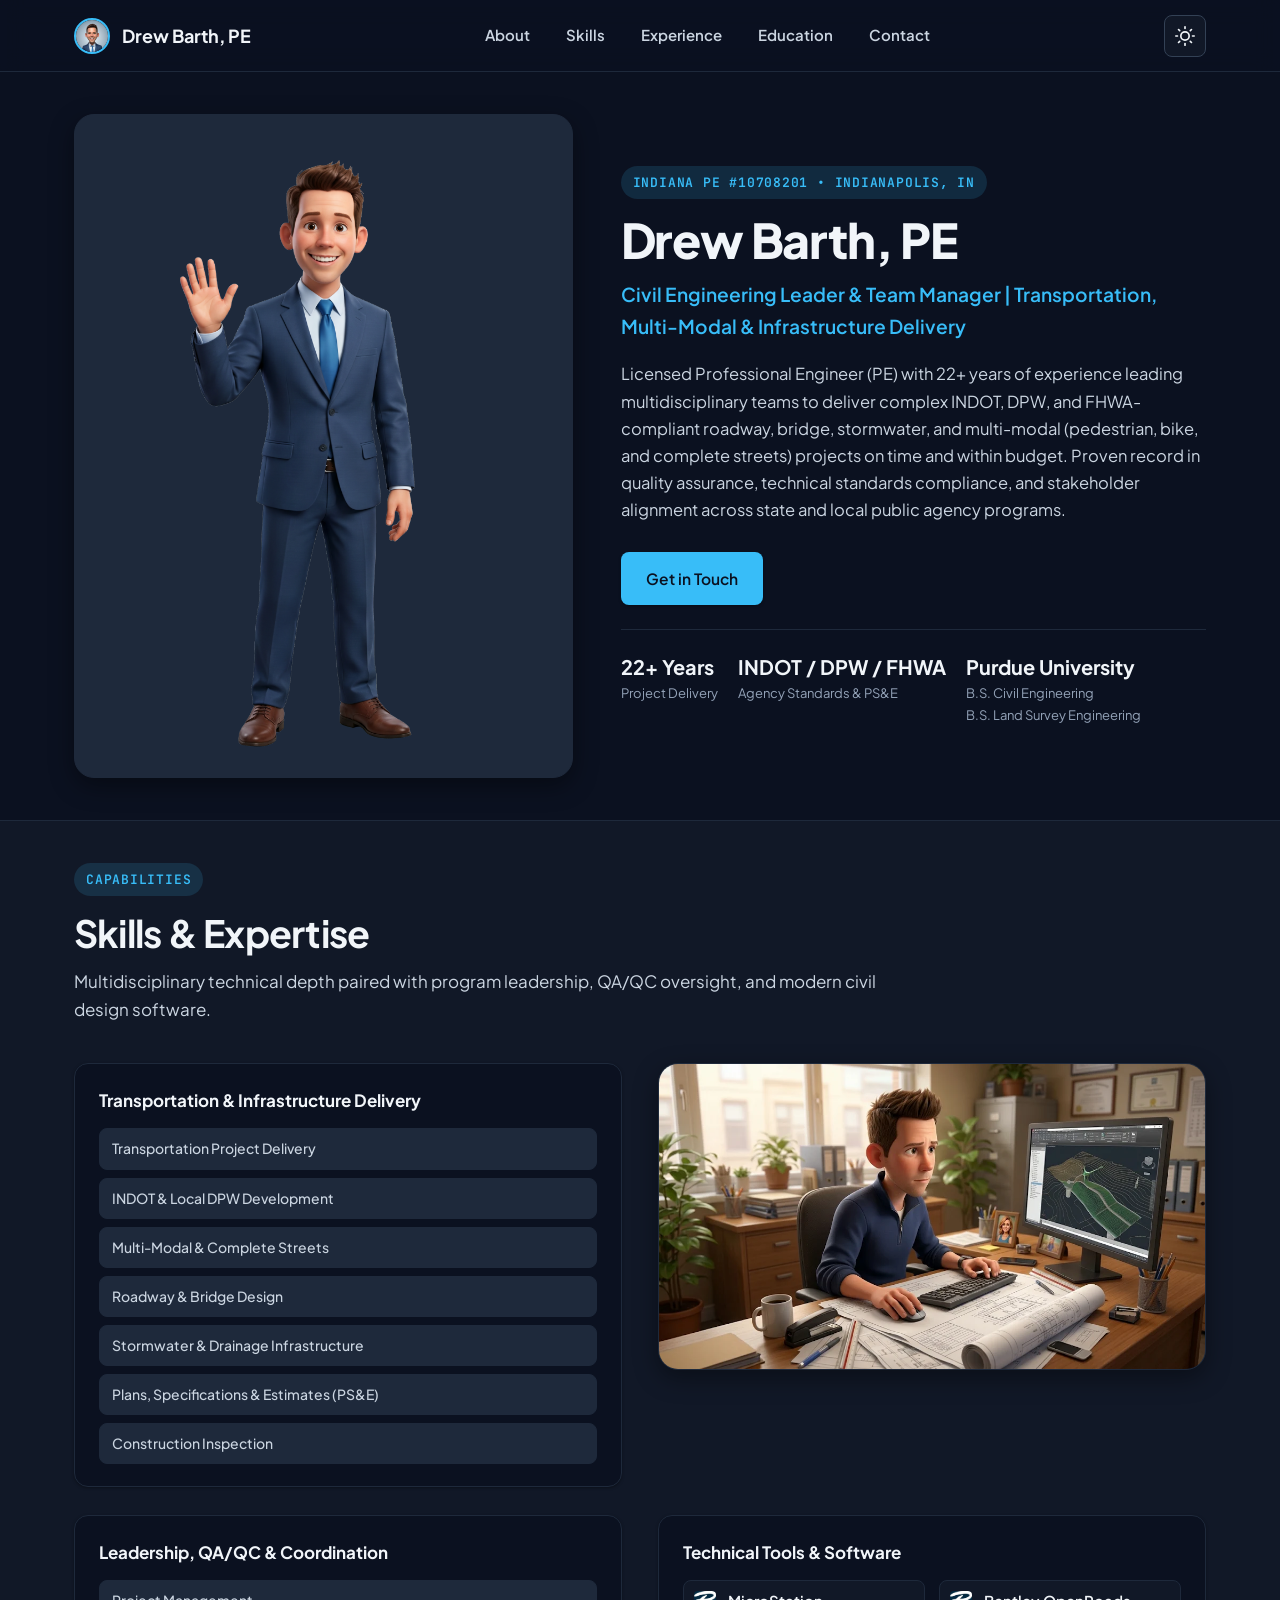
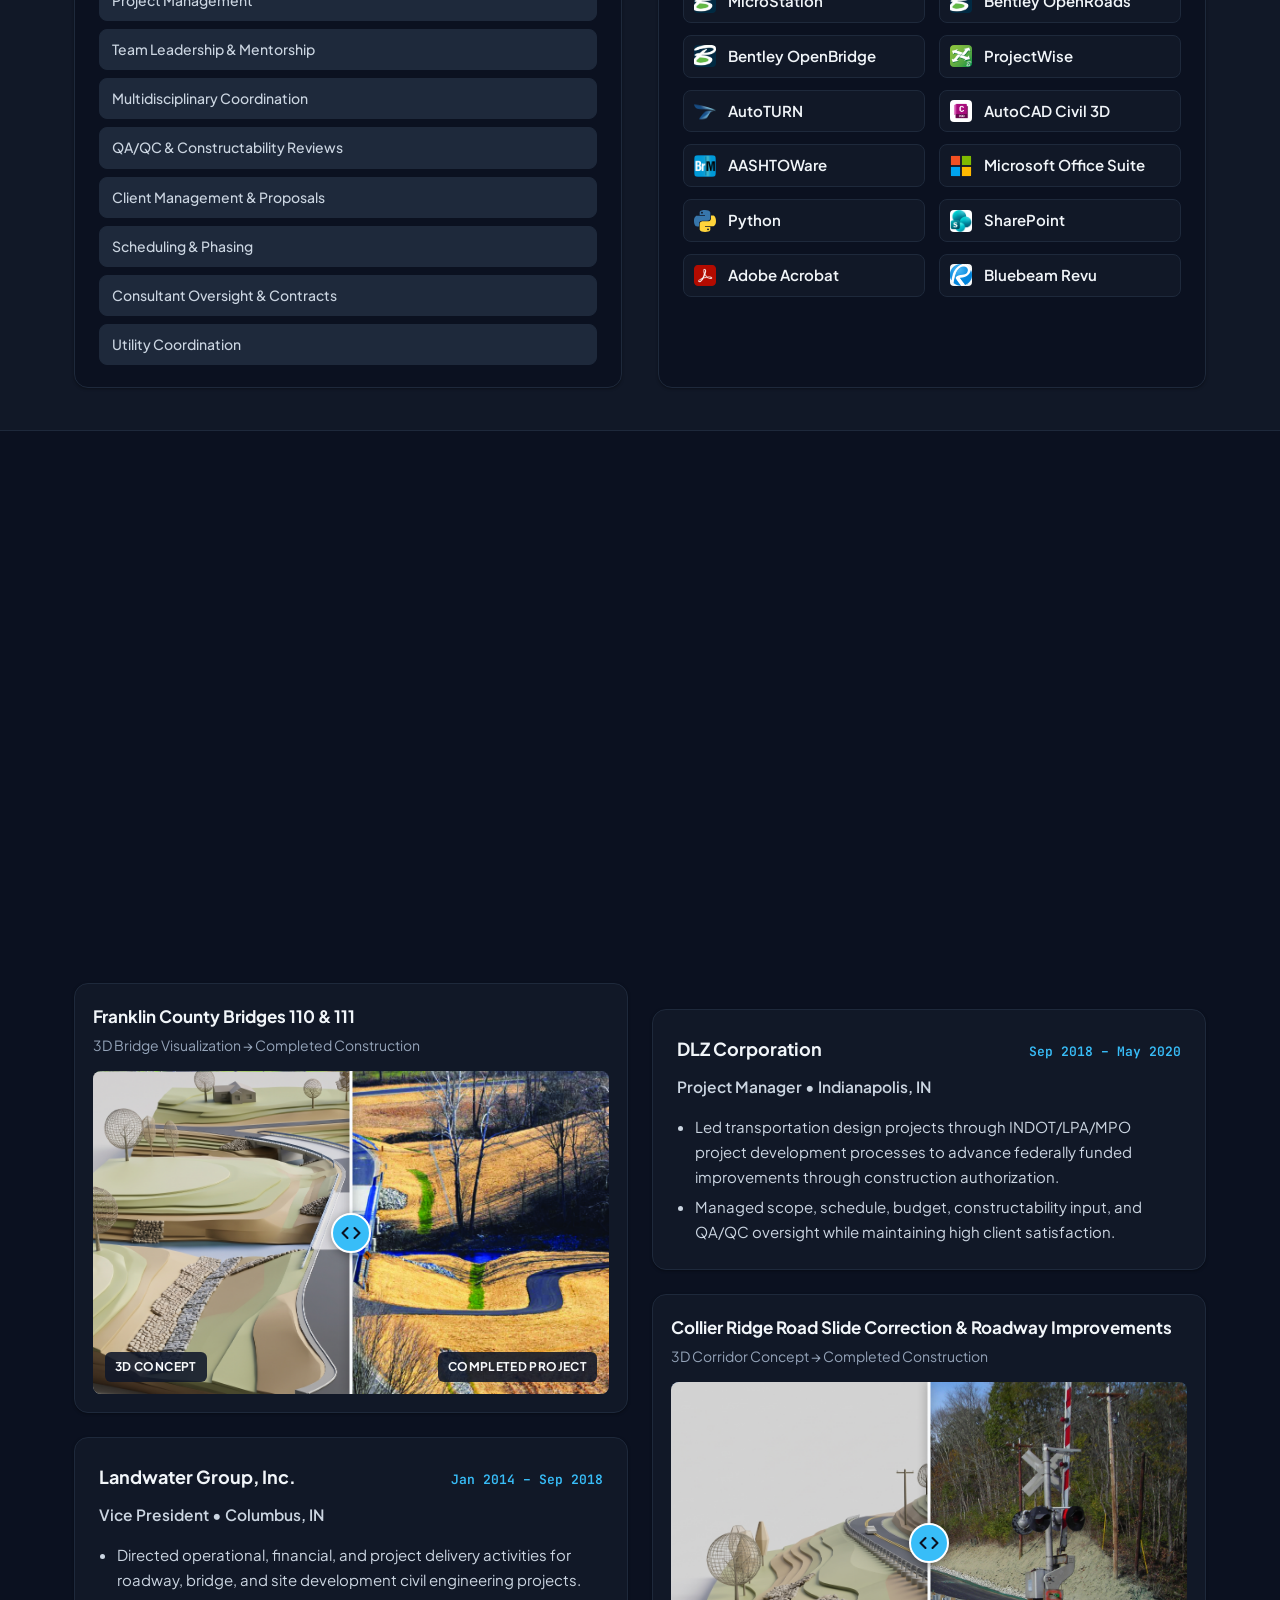
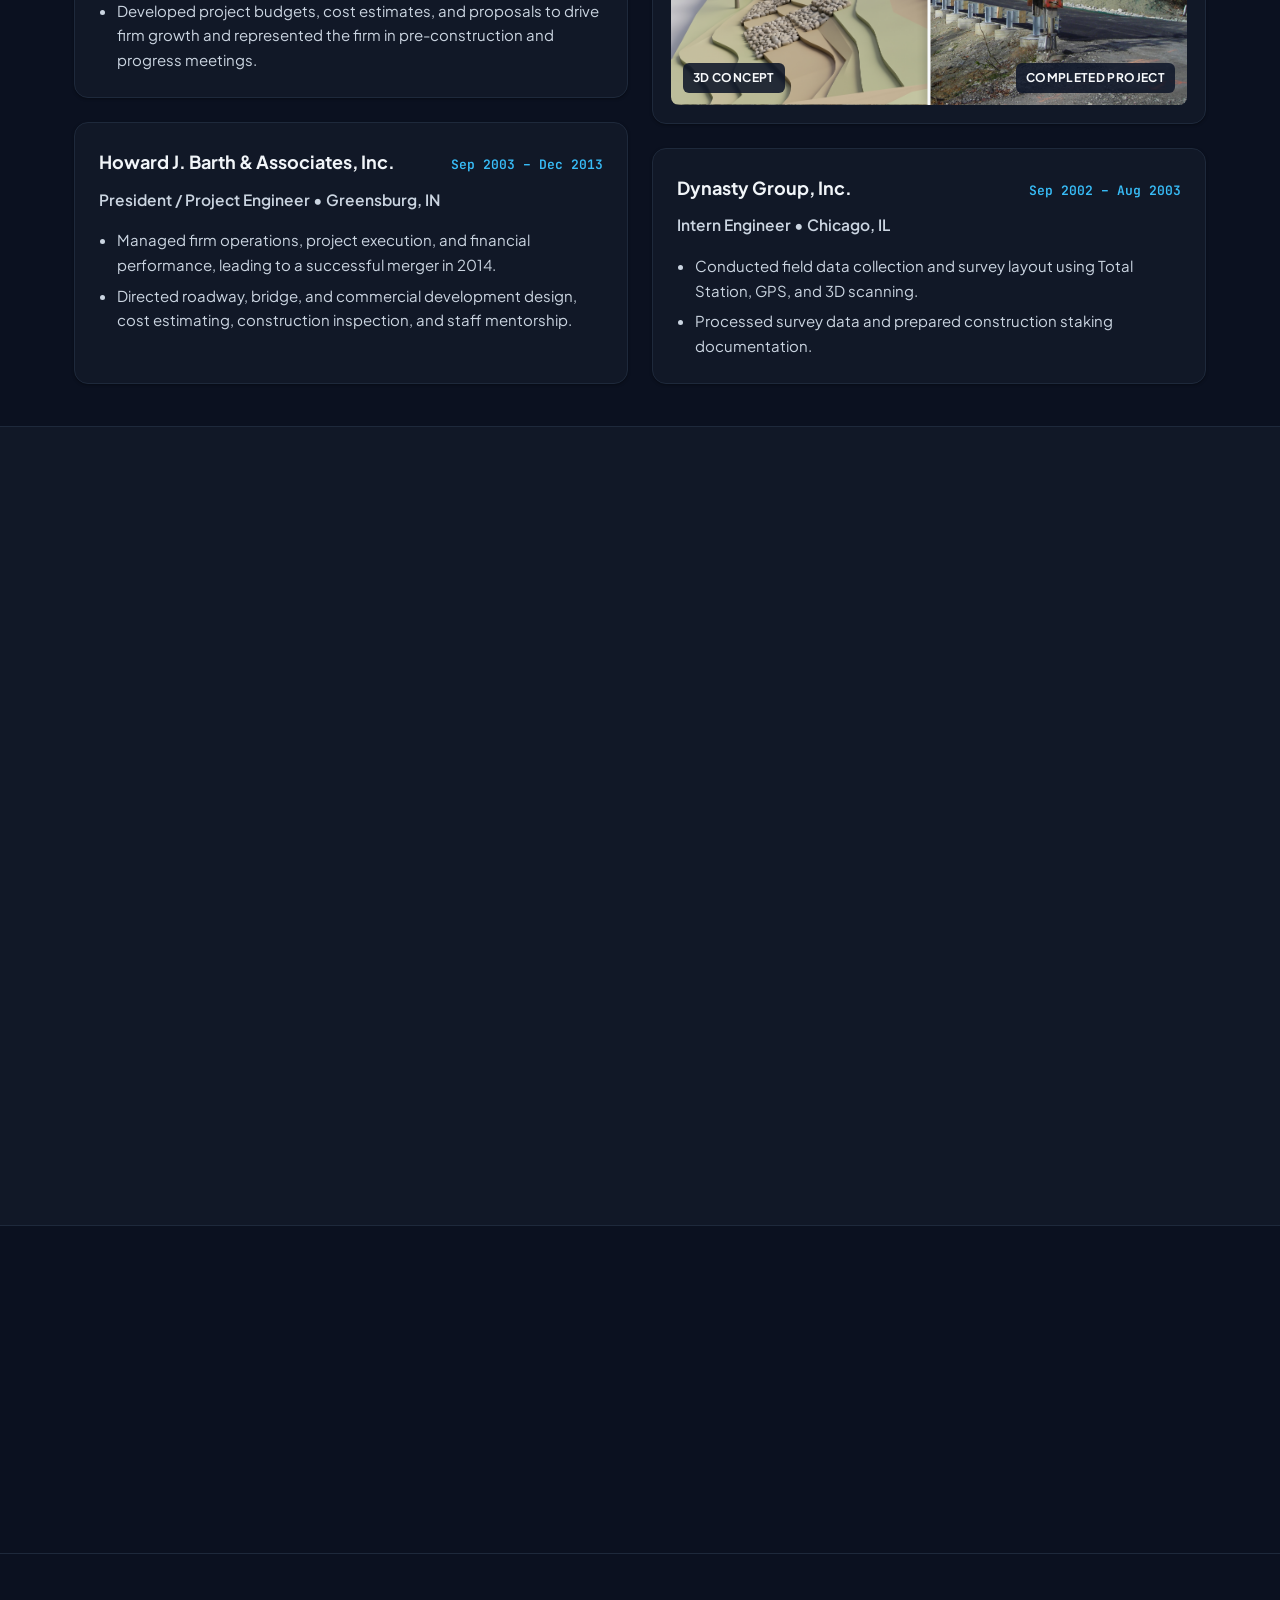
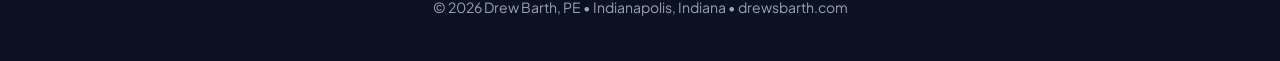
==== commit 1b20d6c7: "Update Career Track order and Technical Tools & Software icons" ====
--- a/index.html
+++ b/index.html
@@ -176,32 +176,40 @@
                 <span>Bentley OpenBridge</span>
               </li>
               <li>
+                <img class="tool-icon" src="./assets/icons/ProjectWise.jpg?v=2" alt="Bentley ProjectWise logo" width="22" height="22">
+                <span>ProjectWise</span>
+              </li>
+              <li>
+                <img class="tool-icon" src="./assets/icons/AutoTurn.png" alt="AutoTURN logo" width="22" height="22">
+                <span>AutoTURN</span>
+              </li>
+              <li>
+                <img class="tool-icon" src="./assets/icons/Civil_3D.png" alt="AutoCAD Civil 3D logo" width="22" height="22">
+                <span>AutoCAD Civil 3D</span>
+              </li>
+              <li>
+                <img class="tool-icon" src="./assets/icons/ASHTO.png" alt="AASHTOWare logo" width="22" height="22">
+                <span>AASHTOWare</span>
+              </li>
+              <li>
+                <img class="tool-icon" src="./assets/icons/microsoft.svg" alt="Microsoft Office Suite logo" width="22" height="22">
+                <span>Microsoft Office Suite</span>
+              </li>
+              <li>
+                <img class="tool-icon" src="./assets/icons/python.svg" alt="Python logo" width="22" height="22">
+                <span>Python</span>
+              </li>
+              <li>
+                <img class="tool-icon" src="./assets/icons/SharePoint.png" alt="Microsoft SharePoint logo" width="22" height="22">
+                <span>SharePoint</span>
+              </li>
+              <li>
+                <img class="tool-icon" src="./assets/icons/Adobe.jpg" alt="Adobe Acrobat logo" width="22" height="22">
+                <span>Adobe Acrobat</span>
+              </li>
+              <li>
                 <img class="tool-icon" src="./assets/icons/Bluebeam.png" alt="Bluebeam Revu logo" width="22" height="22">
                 <span>Bluebeam Revu</span>
-              </li>
-              <li>
-                <img class="tool-icon" src="./assets/icons/ASHTO.png" alt="AASHTOWare logo" width="22" height="22">
-                <span>AASHTOWare</span>
-              </li>
-              <li>
-                <img class="tool-icon" src="./assets/icons/microsoft.svg" alt="Microsoft Office Suite logo" width="22" height="22">
-                <span>Microsoft Office Suite</span>
-              </li>
-              <li>
-                <img class="tool-icon" src="./assets/icons/ProjectWise.jpg" alt="Bentley ProjectWise logo" width="22" height="22">
-                <span>ProjectWise</span>
-              </li>
-              <li>
-                <img class="tool-icon" src="./assets/icons/Civil_3D.png" alt="AutoCAD Civil 3D logo" width="22" height="22">
-                <span>AutoCAD Civil 3D</span>
-              </li>
-              <li>
-                <img class="tool-icon" src="./assets/icons/AutoTurn.png" alt="AutoTURN logo" width="22" height="22">
-                <span>AutoTURN</span>
-              </li>
-              <li>
-                <img class="tool-icon" src="./assets/icons/python.svg" alt="Python logo" width="22" height="22">
-                <span>Python</span>
               </li>
             </ul>
           </div>
@@ -254,6 +262,44 @@
 
             <article class="exp-card reveal">
               <div class="exp-meta">
+                <h3 class="exp-company">Landwater Group, Inc.</h3>
+                <span class="exp-dates">Jan 2014 &ndash; Sep 2018</span>
+              </div>
+              <p class="exp-role">Vice President &bull; Columbus, IN</p>
+              <ul class="exp-bullets">
+                <li>Directed operational, financial, and project delivery activities for roadway, bridge, and site development civil engineering projects.</li>
+                <li>Developed project budgets, cost estimates, and proposals to drive firm growth and represented the firm in pre-construction and progress meetings.</li>
+              </ul>
+            </article>
+
+            <article class="exp-card reveal">
+              <div class="exp-meta">
+                <h3 class="exp-company">Howard J. Barth &amp; Associates, Inc.</h3>
+                <span class="exp-dates">Sep 2003 &ndash; Dec 2013</span>
+              </div>
+              <p class="exp-role">President / Project Engineer &bull; Greensburg, IN</p>
+              <ul class="exp-bullets">
+                <li>Managed firm operations, project execution, and financial performance, leading to a successful merger in 2014.</li>
+                <li>Directed roadway, bridge, and commercial development design, cost estimating, construction inspection, and staff mentorship.</li>
+              </ul>
+            </article>
+          </div>
+
+          <div class="experience-col">
+            <article class="exp-card reveal">
+              <div class="exp-meta">
+                <h3 class="exp-company">Infrastructure Engineering, Inc.</h3>
+                <span class="exp-dates">May 2020 &ndash; Jan 2025</span>
+              </div>
+              <p class="exp-role">Senior Project Engineer / Design Group Manager / Project Manager &bull; Indianapolis, IN</p>
+              <ul class="exp-bullets">
+                <li>Managed multidisciplinary teams delivering INDOT and local agency transportation, bridge, and stormwater projects from preliminary engineering through final PS&amp;E approval.</li>
+                <li>Conducted thorough QA/QC and constructability reviews on plans, specifications, and engineers' estimates to prevent costly change orders while serving as primary client liaison.</li>
+              </ul>
+            </article>
+
+            <article class="exp-card reveal">
+              <div class="exp-meta">
                 <h3 class="exp-company">DLZ Corporation</h3>
                 <span class="exp-dates">Sep 2018 &ndash; May 2020</span>
               </div>
@@ -261,44 +307,6 @@
               <ul class="exp-bullets">
                 <li>Led transportation design projects through INDOT/LPA/MPO project development processes to advance federally funded improvements through construction authorization.</li>
                 <li>Managed scope, schedule, budget, constructability input, and QA/QC oversight while maintaining high client satisfaction.</li>
-              </ul>
-            </article>
-
-            <article class="exp-card reveal">
-              <div class="exp-meta">
-                <h3 class="exp-company">Howard J. Barth &amp; Associates, Inc.</h3>
-                <span class="exp-dates">Sep 2003 &ndash; Dec 2013</span>
-              </div>
-              <p class="exp-role">President / Project Engineer &bull; Greensburg, IN</p>
-              <ul class="exp-bullets">
-                <li>Managed firm operations, project execution, and financial performance, leading to a successful merger in 2014.</li>
-                <li>Directed roadway, bridge, and commercial development design, cost estimating, construction inspection, and staff mentorship.</li>
-              </ul>
-            </article>
-          </div>
-
-          <div class="experience-col">
-            <article class="exp-card reveal">
-              <div class="exp-meta">
-                <h3 class="exp-company">Infrastructure Engineering, Inc.</h3>
-                <span class="exp-dates">May 2020 &ndash; Jan 2025</span>
-              </div>
-              <p class="exp-role">Senior Project Engineer / Design Group Manager / Project Manager &bull; Indianapolis, IN</p>
-              <ul class="exp-bullets">
-                <li>Managed multidisciplinary teams delivering INDOT and local agency transportation, bridge, and stormwater projects from preliminary engineering through final PS&amp;E approval.</li>
-                <li>Conducted thorough QA/QC and constructability reviews on plans, specifications, and engineers' estimates to prevent costly change orders while serving as primary client liaison.</li>
-              </ul>
-            </article>
-
-            <article class="exp-card reveal">
-              <div class="exp-meta">
-                <h3 class="exp-company">Landwater Group, Inc.</h3>
-                <span class="exp-dates">Jan 2014 &ndash; Sep 2018</span>
-              </div>
-              <p class="exp-role">Vice President &bull; Columbus, IN</p>
-              <ul class="exp-bullets">
-                <li>Directed operational, financial, and project delivery activities for roadway, bridge, and site development civil engineering projects.</li>
-                <li>Developed project budgets, cost estimates, and proposals to drive firm growth and represented the firm in pre-construction and progress meetings.</li>
               </ul>
             </article>
 
